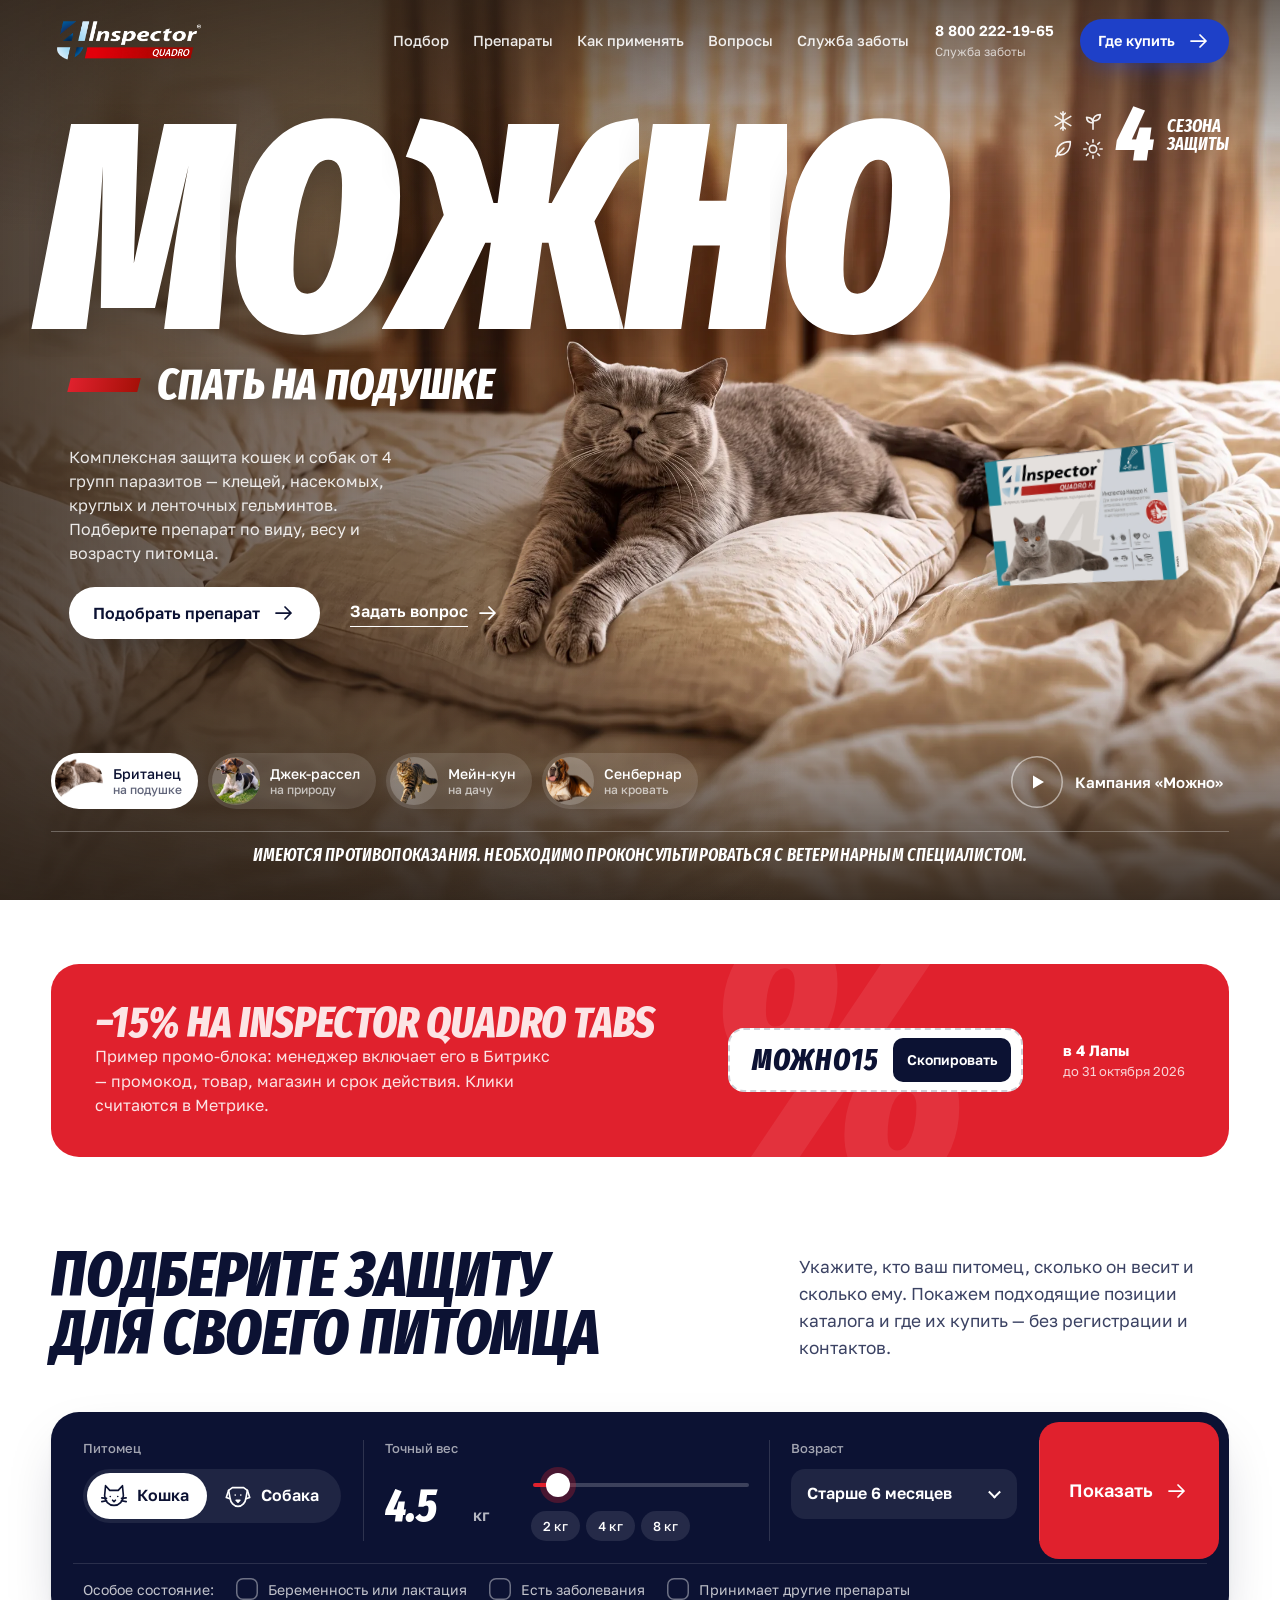
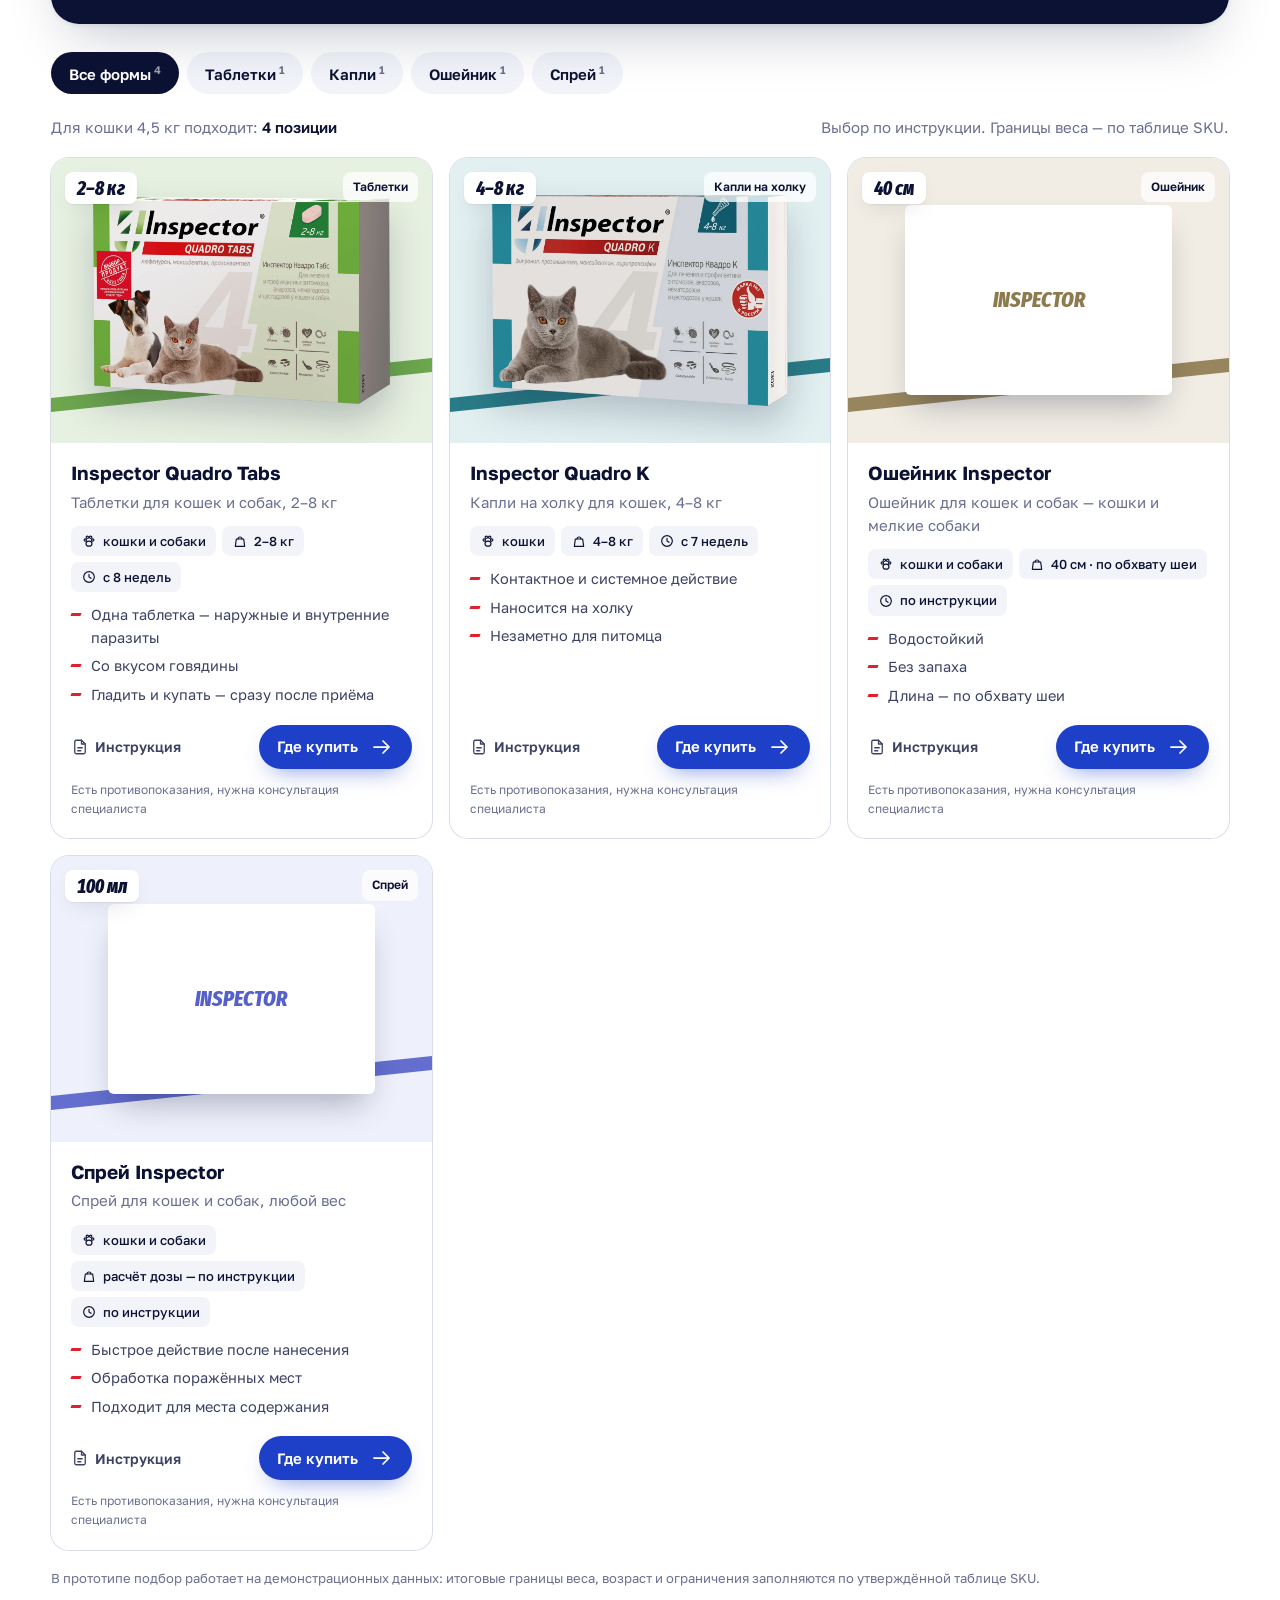
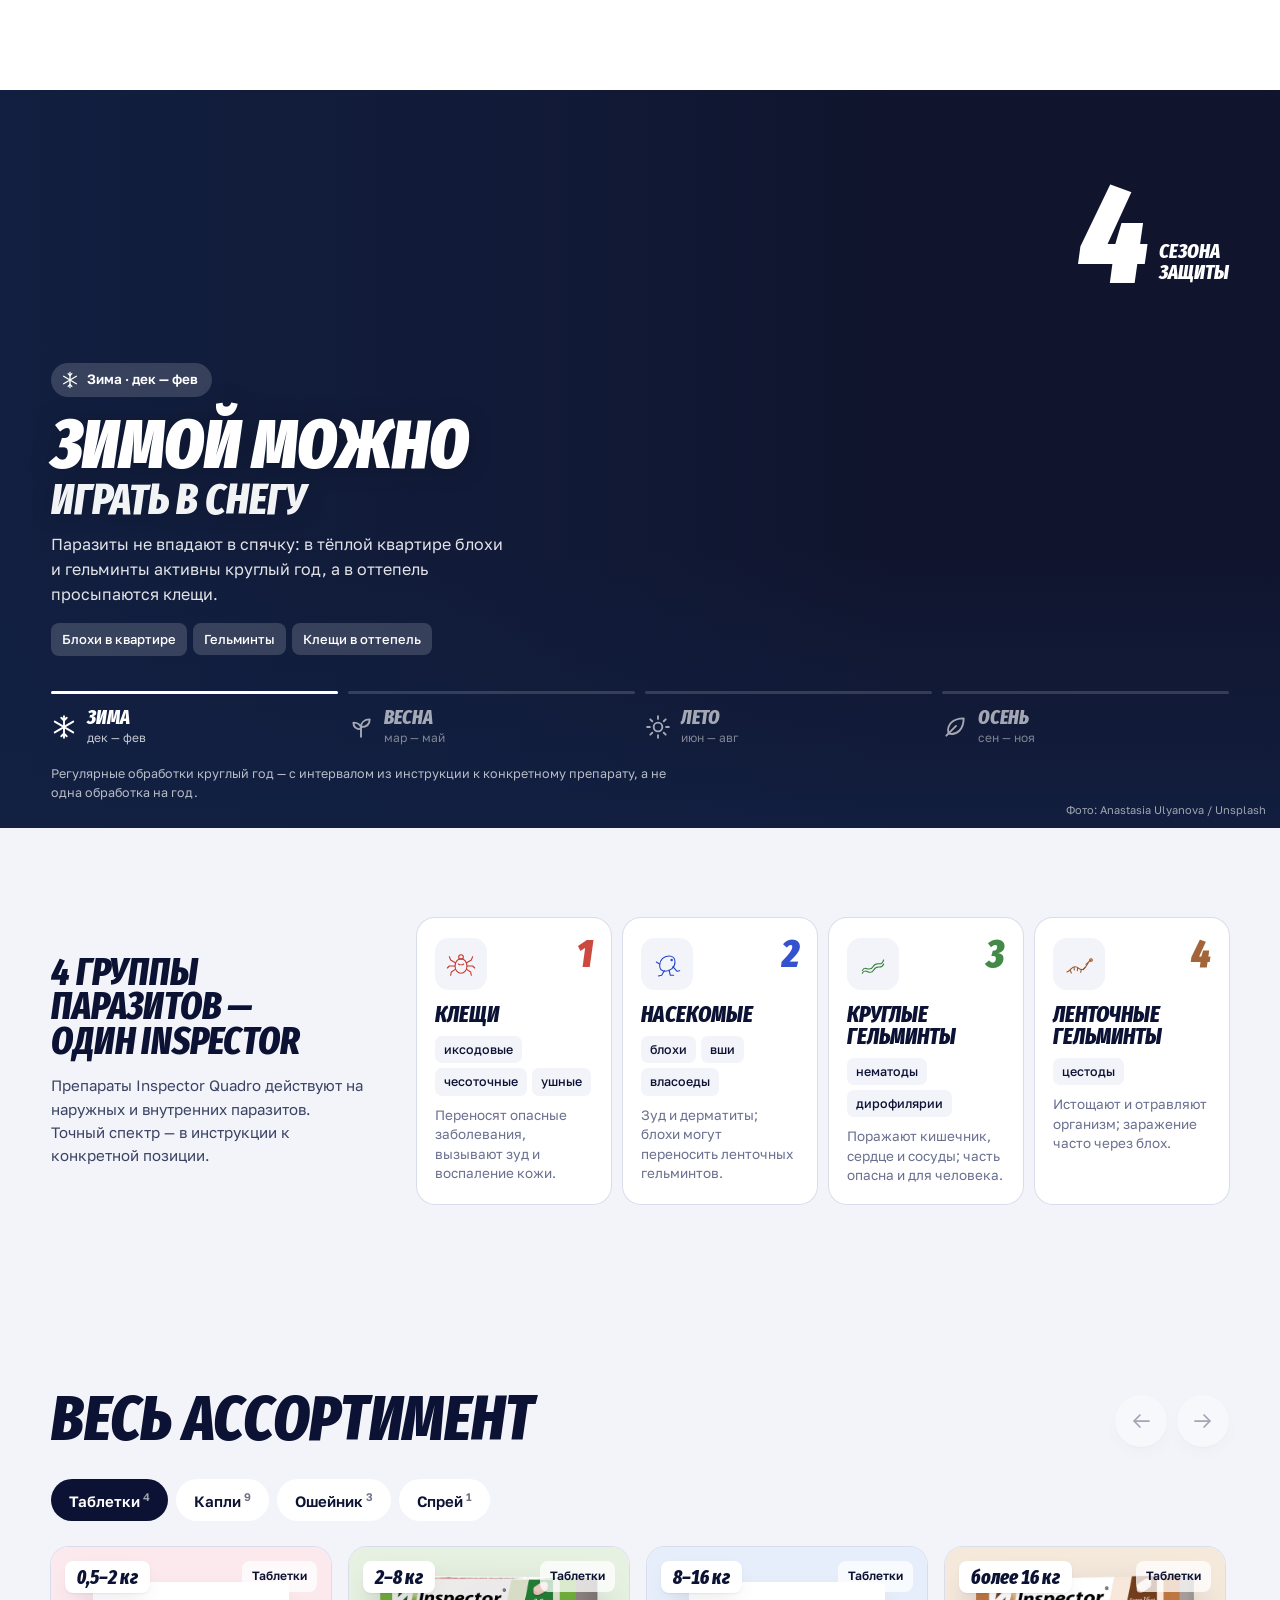
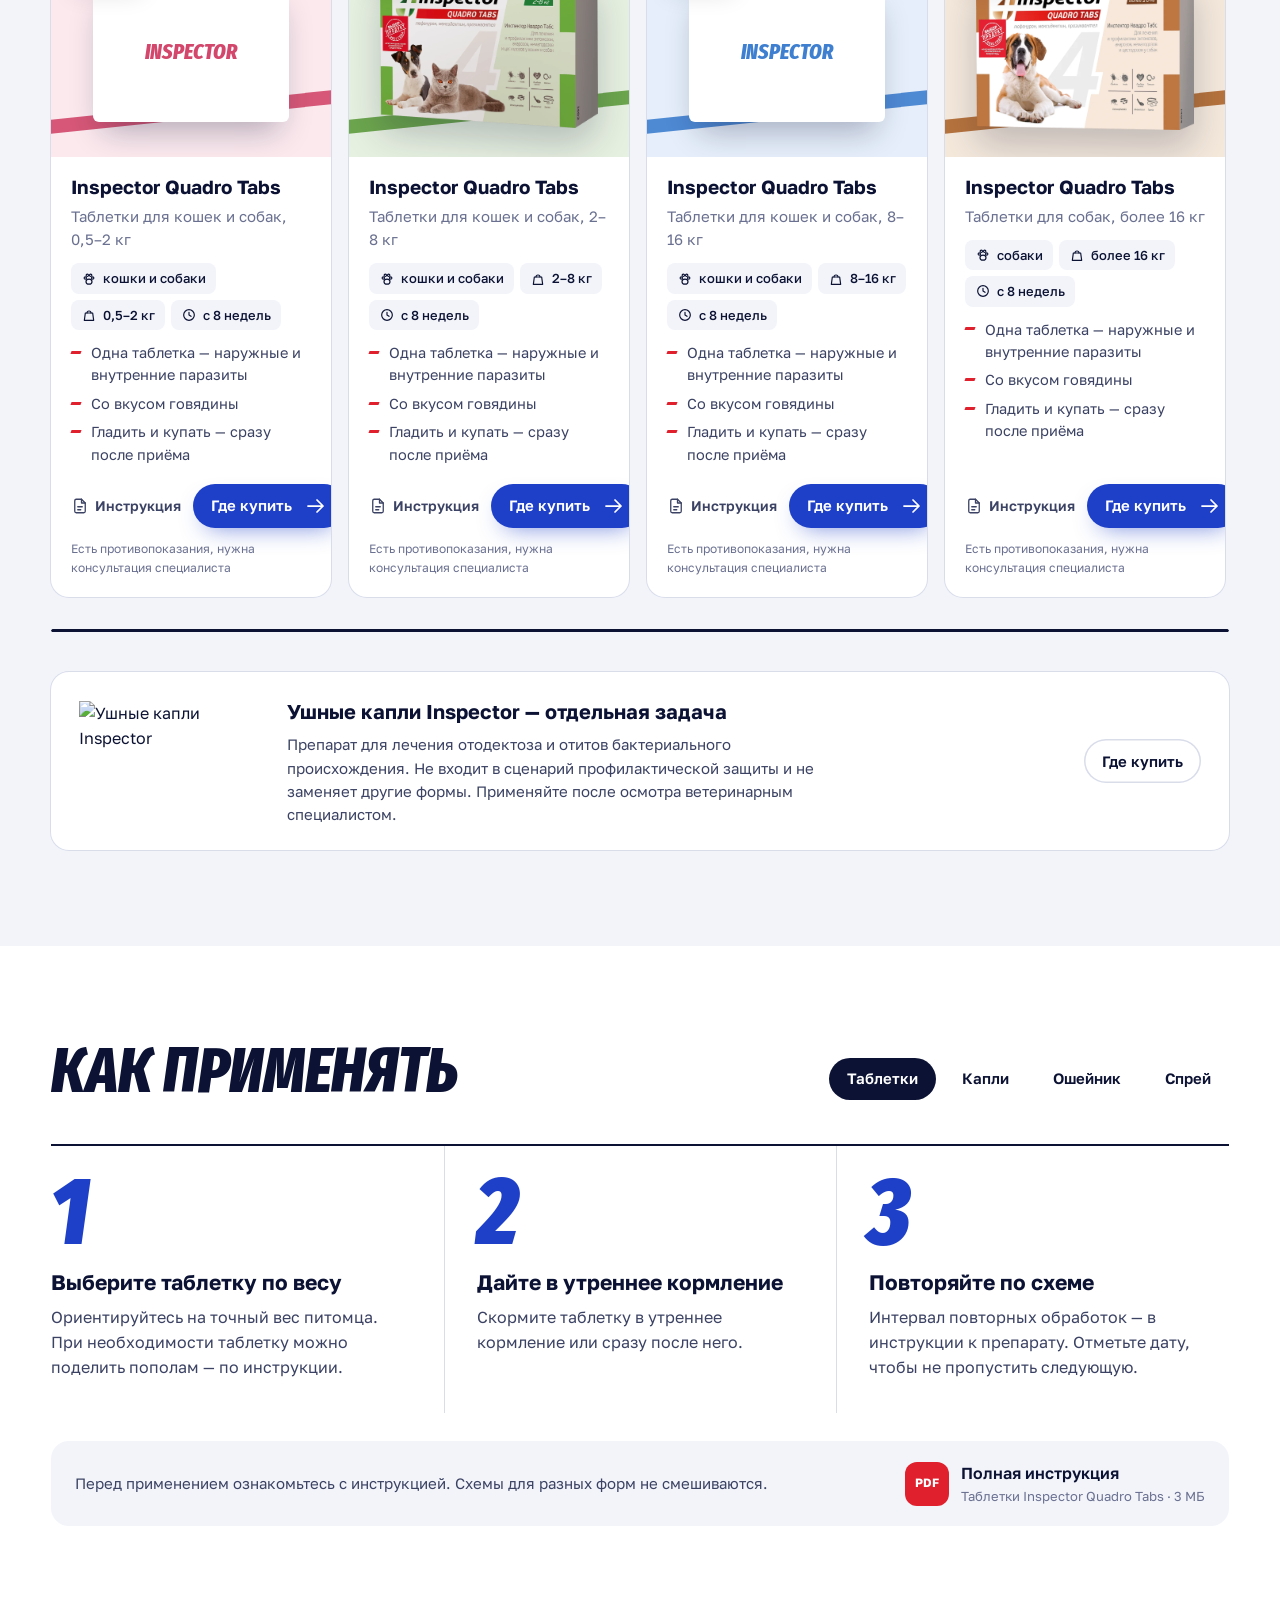
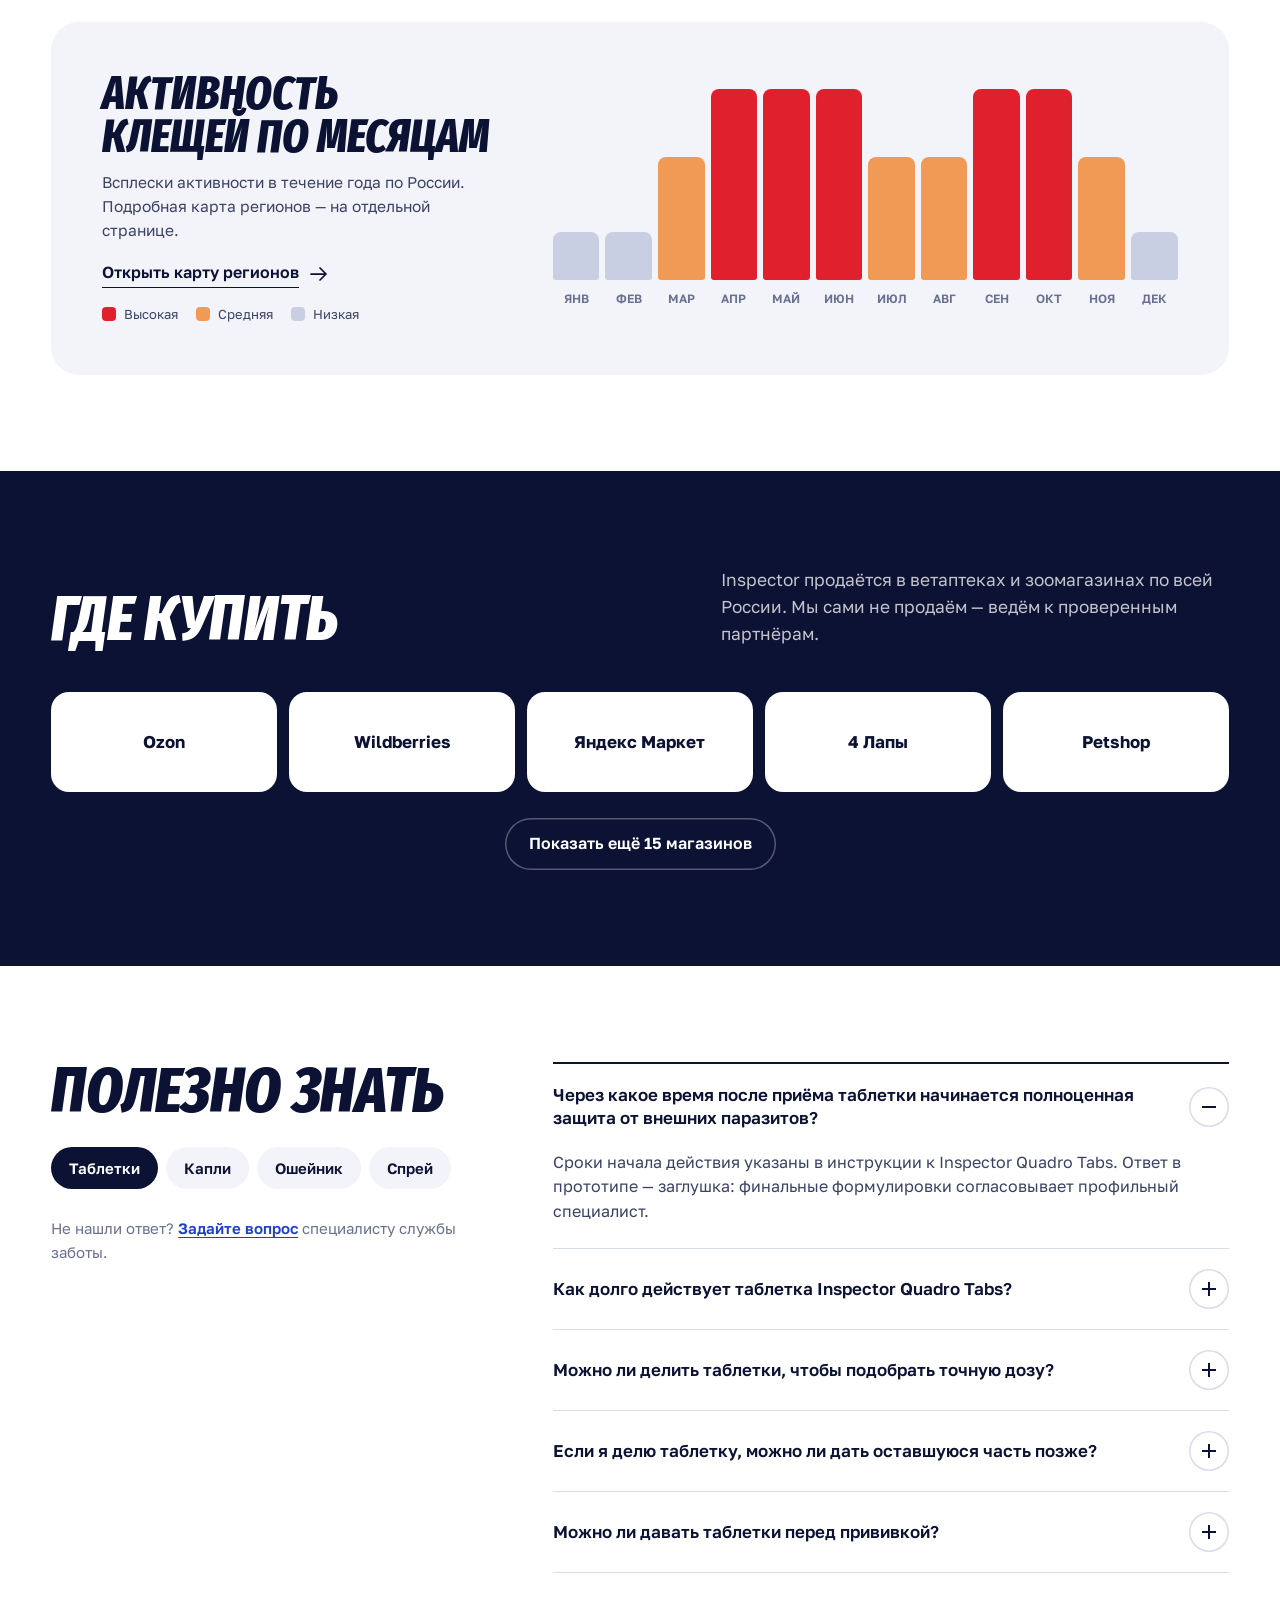
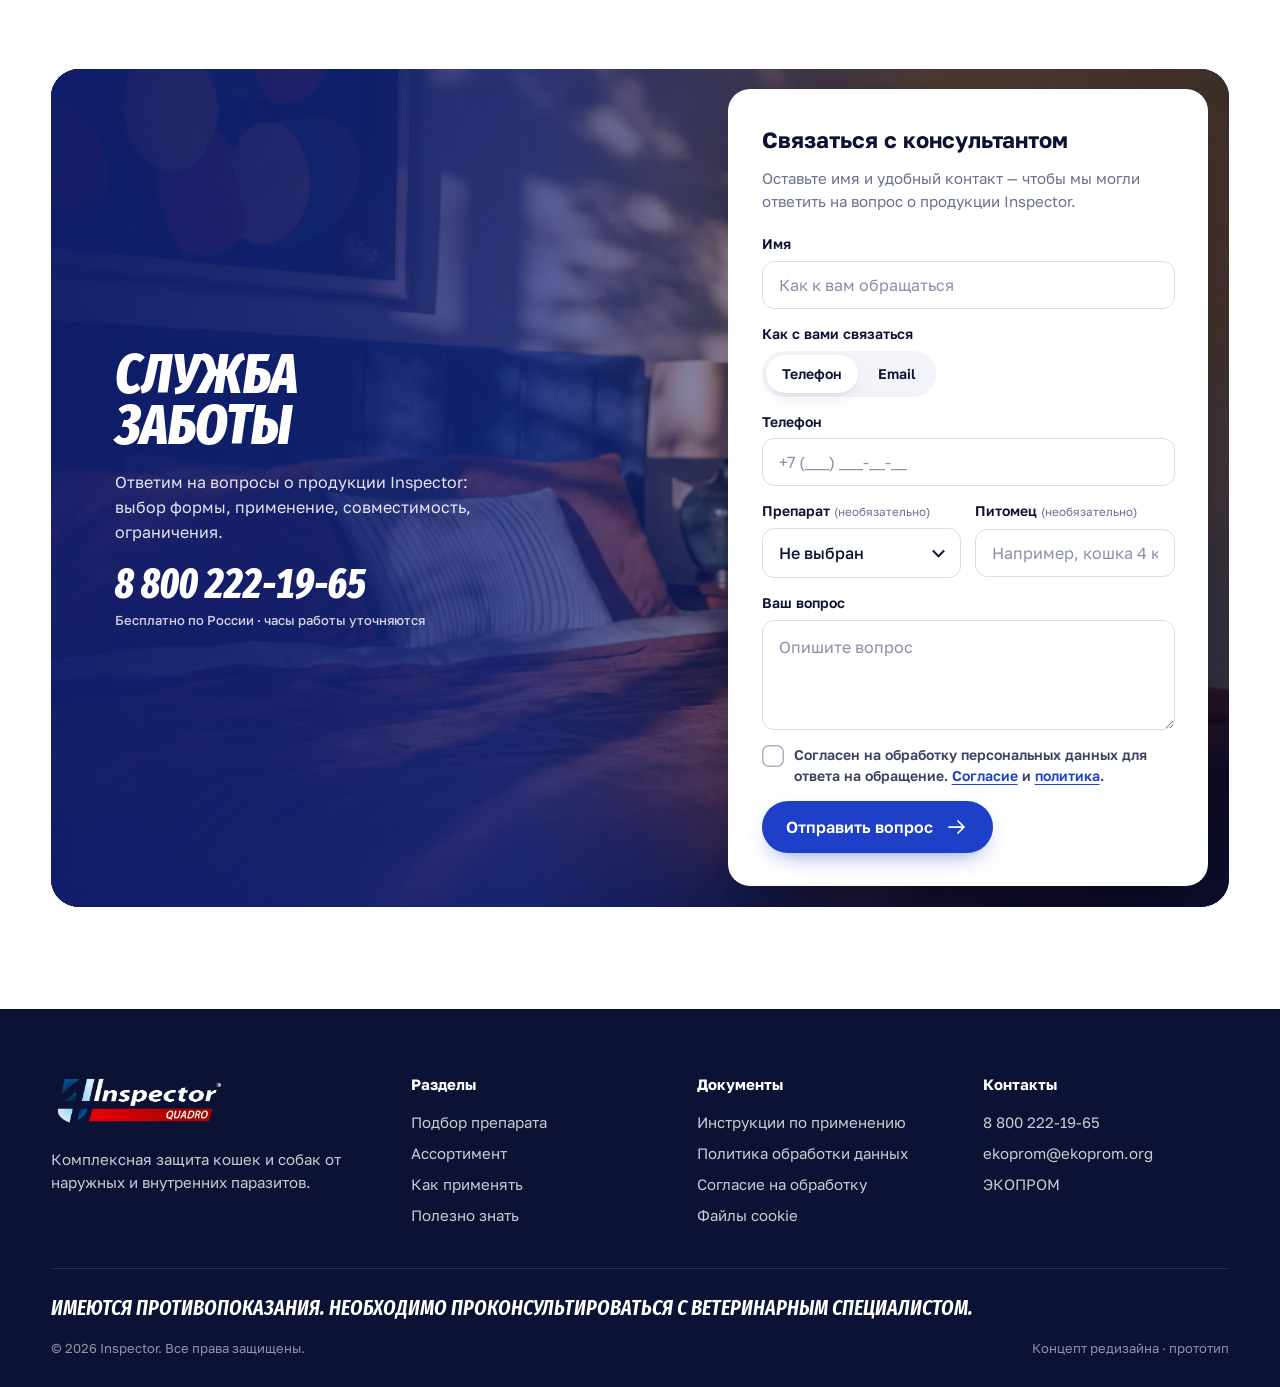
==== index.html @ cb10ea09 "first commit" ====
<!doctype html>
<html lang="ru">
<head>
<meta charset="utf-8">
<meta name="viewport" content="width=device-width, initial-scale=1, viewport-fit=cover">
<title>Inspector Quadro — С Inspector МОЖНО! Защита кошек и собак от паразитов</title>
<meta name="description" content="Подберите препарат Inspector по виду, весу и возрасту питомца и купите у проверенных продавцов. Комплексная защита от 4 групп паразитов.">
<meta name="theme-color" content="#2d2219">
<link rel="preconnect" href="https://fonts.googleapis.com">
<link rel="preconnect" href="https://fonts.gstatic.com" crossorigin>
<link href="https://fonts.googleapis.com/css2?family=Fira+Sans+Extra+Condensed:ital,wght@0,600;0,800;1,600;1,700;1,800;1,900&family=Golos+Text:wght@400;500;600;700&display=swap" rel="stylesheet">
<link rel="preload" as="image" href="img/bg-british.webp">
<link rel="preload" as="image" href="img/layer-british.webp">
<link rel="stylesheet" href="css/style.css">
<script>document.documentElement.classList.add('js')</script>
</head>
<body>

<!-- Icon sprite -->
<svg width="0" height="0" style="position:absolute" aria-hidden="true">
  <defs>
    <symbol id="i-arrow" viewBox="0 0 24 24"><path d="M4 12h15M13 6l6 6-6 6"/></symbol>
    <symbol id="i-arrow-l" viewBox="0 0 24 24"><path d="M20 12H5M11 6l-6 6 6 6"/></symbol>
    <symbol id="i-ext" viewBox="0 0 24 24"><path d="M14 4h6v6M20 4l-9 9M18 14v5a1 1 0 0 1-1 1H5a1 1 0 0 1-1-1V7a1 1 0 0 1 1-1h5"/></symbol>
    <symbol id="i-close" viewBox="0 0 24 24"><path d="M6 6l12 12M18 6L6 18"/></symbol>
    <symbol id="i-play" viewBox="0 0 24 24"><path d="M8 5.5v13l11-6.5z" fill="currentColor" stroke="none"/></symbol>
    <symbol id="i-doc" viewBox="0 0 24 24"><path d="M14 3H7a2 2 0 0 0-2 2v14a2 2 0 0 0 2 2h10a2 2 0 0 0 2-2V8z"/><path d="M14 3v5h5M9 13h6M9 17h4"/></symbol>
    <symbol id="i-phone" viewBox="0 0 24 24"><path d="M5 4h4l2 5-2.5 1.5a11 11 0 0 0 5 5L15 13l5 2v4a2 2 0 0 1-2 2A16 16 0 0 1 3 6a2 2 0 0 1 2-2"/></symbol>
    <symbol id="i-chat" viewBox="0 0 24 24"><path d="M20 12a8 8 0 0 1-11.6 7.1L4 20l1-4.2A8 8 0 1 1 20 12z"/><path d="M9 11h.01M12 11h.01M15 11h.01"/></symbol>
    <symbol id="i-check" viewBox="0 0 24 24"><path d="M5 12.5l4.5 4.5L19 7.5"/></symbol>
    <symbol id="i-copy" viewBox="0 0 24 24"><rect x="8" y="8" width="12" height="12" rx="2"/><path d="M16 8V6a2 2 0 0 0-2-2H6a2 2 0 0 0-2 2v8a2 2 0 0 0 2 2h2"/></symbol>
    <symbol id="i-menu" viewBox="0 0 24 24"><path d="M4 8h16M4 16h16"/></symbol>
    <symbol id="i-scale" viewBox="0 0 24 24"><path d="M5 20h14l-1.5-11h-11z"/><path d="M9 9a3 3 0 0 1 6 0"/></symbol>
    <symbol id="i-age" viewBox="0 0 24 24"><circle cx="12" cy="12" r="8"/><path d="M12 8v4l3 2"/></symbol>
    <symbol id="i-paw" viewBox="0 0 24 24"><ellipse cx="12" cy="16" rx="4.5" ry="3.8"/><circle cx="6.5" cy="10.5" r="1.8"/><circle cx="17.5" cy="10.5" r="1.8"/><circle cx="9.5" cy="6.5" r="1.8"/><circle cx="14.5" cy="6.5" r="1.8"/></symbol>

    <!-- species -->
    <symbol id="i-cat" viewBox="0 0 32 32"><path d="M7 5l4.5 5h9L25 5l1 10.5c0 6-4.5 10.5-10 10.5S6 21.5 6 15.5z"/><path d="M12 16.5h.01M20 16.5h.01"/><path d="M14.5 20.5L16 22l1.5-1.5M3 18l5 .5M3 22l5-1M29 18l-5 .5M29 22l-5-1"/></symbol>
    <symbol id="i-dog" viewBox="0 0 32 32"><path d="M10 7h12l4 3-1.5 8c-.5 5-4 9-8.5 9s-8-4-8.5-9L6 10z"/><path d="M6 10l-2.5 7.5L7.5 19M26 10l2.5 7.5-4 1.5"/><path d="M13 15h.01M19 15h.01"/><path d="M14 20.5h4l-2 2z"/></symbol>

    <!-- seasons -->
    <symbol id="i-winter" viewBox="0 0 24 24"><path d="M12 2v20M3.5 7l17 10M20.5 7l-17 10"/><path d="M9.5 3.5L12 6l2.5-2.5M9.5 20.5L12 18l2.5 2.5"/></symbol>
    <symbol id="i-spring" viewBox="0 0 24 24"><path d="M12 21v-9"/><path d="M12 12c0-4 3-7 8-7 0 4.5-3 7-8 7zM12 14c0-3.5-2.5-6-7-6 0 4 2.5 6 7 6z"/></symbol>
    <symbol id="i-summer" viewBox="0 0 24 24"><circle cx="12" cy="12" r="4"/><path d="M12 2v2.5M12 19.5V22M2 12h2.5M19.5 12H22M4.9 4.9l1.8 1.8M17.3 17.3l1.8 1.8M4.9 19.1l1.8-1.8M17.3 6.7l1.8-1.8"/></symbol>
    <symbol id="i-autumn" viewBox="0 0 24 24"><path d="M6 18C4 10 10 4 20 4c0 10-6 16-14 14z"/><path d="M4 20l9-9"/></symbol>

    <!-- parasites -->
    <symbol id="i-tick" viewBox="0 0 48 48"><ellipse cx="24" cy="27" rx="9" ry="11"/><circle cx="24" cy="13.5" r="3.5"/><path d="M15.5 22l-7-4-2 -5M15 27H6.5l-3 3M15.5 32l-6 4-1 5M32.5 22l7-4 2-5M33 27h8.5l3 3M32.5 32l6 4 1 5"/><path d="M20 24c2 1.5 6 1.5 8 0"/></symbol>
    <symbol id="i-flea" viewBox="0 0 48 48"><path d="M13 26c0-8 6-14 14-14 6 0 9 4 9 9 0 8-7 14-15 14-5 0-8-3-8-9z"/><path d="M13 24l-5-3M20 34l-4 7 -5 1M27 33l2 8h5M33 28l6 7 4-1"/><circle cx="31" cy="18" r="1"/></symbol>
    <symbol id="i-round" viewBox="0 0 48 48"><path d="M8 34c4-10 10 4 16-6s12 2 16-10"/><path d="M8 38c5-10 11 5 17-5s11 1 15-9"/></symbol>
    <symbol id="i-tape" viewBox="0 0 48 48"><path d="M6 36c6-2 6-8 12-8s6 6 12 4 6-12 12-14"/><path d="M11 33.5l1.5 4M16.5 28.5l.5 4.5M22 29.5l-.5 4.5M27.5 32.5l-1 4M33 29l-2.5 3.5M37.5 22l-3 2.5"/><circle cx="42" cy="18" r="2"/></symbol>
    <symbol id="i-heart" viewBox="0 0 48 48"><path d="M24 40S7 30 7 18a8.5 8.5 0 0 1 17-2 8.5 8.5 0 0 1 17 2c0 12-17 22-17 22z"/><path d="M14 22c3 0 3 4 6 4s3-6 6-6 3 4 6 4"/></symbol>
    <symbol id="i-louse" viewBox="0 0 48 48"><path d="M24 12c5 0 8 5 8 12s-3 14-8 14-8-7-8-14 3-12 8-12z"/><circle cx="24" cy="10" r="3"/><path d="M16 20l-7-3M16 26H8M17 32l-6 4M32 20l7-3M32 26h8M31 32l6 4M18 26h12M19 31h10"/></symbol>
    <symbol id="i-mite" viewBox="0 0 48 48"><circle cx="24" cy="25" r="10"/><path d="M24 15v-4M14 22l-7-2M14 28l-7 3M34 22l7-2M34 28l7 3M17 33l-4 6M31 33l4 6"/><path d="M20 23h.01M28 23h.01"/></symbol>
    <symbol id="i-ear" viewBox="0 0 48 48"><path d="M16 20a10 10 0 0 1 20 0c0 6-5 8-6 12s-2 8-7 8-6-4-6-4"/><path d="M22 20a4 4 0 0 1 8 0c0 3-3 3-3 6"/></symbol>
  </defs>
</svg>

<!-- ───────── Header ───────── -->
<header class="hdr" id="hdr">
  <div class="wrap hdr__in">
    <a class="hdr__logo" href="#top" aria-label="Inspector Quadro — на главную">
      <img class="logo-w" src="img/logo-white.png" alt="Inspector Quadro" width="556" height="185">
      <img class="logo-d" src="img/logo-dark.png" alt="" width="556" height="185" aria-hidden="true">
    </a>
    <nav class="hdr__nav" aria-label="Разделы">
      <a href="#pick">Подбор</a>
      <a href="#catalog">Препараты</a>
      <a href="#how">Как применять</a>
      <a href="#faq">Вопросы</a>
      <a href="#care">Служба заботы</a>
    </nav>
    <a class="hdr__phone" href="tel:88002221965">8 800 222-19-65<small>Служба заботы</small></a>
    <a class="btn" href="#pick">Где купить <svg class="icon arr"><use href="#i-arrow"/></svg></a>
    <button class="hdr__burger" id="burger" aria-label="Меню" aria-expanded="false"><svg class="icon"><use href="#i-menu"/></svg></button>
  </div>
</header>

<main id="top">

<!-- ───────── Hero / poster ───────── -->
<section class="hero is-intro" id="hero" aria-label="С Inspector МОЖНО">
  <div class="hero__media" aria-hidden="true">
    <div class="hero__bgs" id="heroBgs"></div>
    <div class="hero__shade"></div>
  </div>
  <div class="hero__layers" id="heroLayers" aria-hidden="true"></div>

  <div class="wrap hero__in">
    <div class="hero__stage">
      <div class="hero__seasons" aria-label="4 сезона защиты">
        <div class="hero__seasons-icons" aria-hidden="true">
          <svg class="icon"><use href="#i-winter"/></svg>
          <svg class="icon"><use href="#i-spring"/></svg>
          <svg class="icon"><use href="#i-autumn"/></svg>
          <svg class="icon"><use href="#i-summer"/></svg>
        </div>
        <span class="hero__seasons-num">4</span>
        <span class="hero__seasons-lbl">сезона<br>защиты</span>
      </div>

      <h1 class="hero__word" aria-label="Можно">
        <span class="ch" style="--i:0"><span>М</span></span><span class="ch" style="--i:1"><span>О</span></span><span class="ch" style="--i:2"><span>Ж</span></span><span class="ch" style="--i:3"><span>Н</span></span><span class="ch" style="--i:4"><span>О</span></span>
      </h1>
      <div class="hero__spacer" aria-hidden="true"></div>

      <p class="hero__slogan"><span class="slash" aria-hidden="true"></span><span class="hero__slogan-text is-in" id="heroSlogan">спать на подушке</span></p>

      <div class="hero__copy">
        <p class="hero__sub">Комплексная защита кошек и собак от 4 групп паразитов — клещей, насекомых, круглых и ленточных гельминтов. Подберите препарат по виду, весу и возрасту питомца.</p>
        <a class="btn btn--white" href="#pick">Подобрать препарат <svg class="icon arr"><use href="#i-arrow"/></svg></a>
        <a class="link-arrow hero__ask" href="#care"><span>Задать вопрос</span> <svg class="icon arr"><use href="#i-arrow"/></svg></a>
      </div>

      <div class="hero__pack is-in" id="heroPack">
        <img src="img/product-british-cat.webp" alt="Упаковка Inspector Quadro K для кошек 4–8 кг" width="1100" height="784">
      </div>
    </div>

    <div>
      <div class="hero__foot">
        <div class="scenes" role="group" aria-label="Сюжеты кампании">
          <button class="scene-btn" aria-pressed="true" data-scene="0"><img src="img/cat-british.webp" alt=""><span class="scene-btn__t">Британец<small>на подушке</small></span></button>
          <button class="scene-btn" aria-pressed="false" data-scene="1"><img src="img/dog-jack-russell.webp" alt=""><span class="scene-btn__t">Джек-рассел<small>на природу</small></span></button>
          <button class="scene-btn" aria-pressed="false" data-scene="2"><img src="img/cat-maine-coon.webp" alt=""><span class="scene-btn__t">Мейн-кун<small>на дачу</small></span></button>
          <button class="scene-btn" aria-pressed="false" data-scene="3"><img src="img/dog-saint-bernard.webp" alt=""><span class="scene-btn__t">Сенбернар<small>на кровать</small></span></button>
        </div>
        <button class="hero__watch" data-open="gallery"><i><svg class="icon"><use href="#i-play"/></svg></i> Кампания «Можно»</button>
      </div>
      <p class="disclaimer">Имеются противопоказания. Необходимо проконсультироваться с ветеринарным специалистом.</p>
    </div>
  </div>
</section>

<!-- ───────── Promo slot ───────── -->
<section class="promo" aria-label="Акция">
  <div class="wrap">
    <div class="promo__in rv">
      <div>
        <p class="promo__t">−15% на Inspector Quadro Tabs</p>
        <p>Пример промо-блока: менеджер включает его в Битрикс — промокод, товар, магазин и срок действия. Клики считаются в Метрике.</p>
      </div>
      <div class="promo__code"><span id="promoCode">МОЖНО15</span><button type="button" id="copyCode">Скопировать</button></div>
      <div class="promo__meta"><b>в 4 Лапы</b>до 31 октября 2026</div>
    </div>
  </div>
</section>

<!-- ───────── Selector ───────── -->
<section class="pick" id="pick" aria-labelledby="pickTitle">
  <div class="wrap">
    <div class="pick__head rv">
      <h2 class="h2" id="pickTitle">Подберите защиту<br>для своего питомца</h2>
      <p class="lead">Укажите, кто ваш питомец, сколько он весит и сколько ему. Покажем подходящие позиции каталога и где их купить — без регистрации и контактов.</p>
    </div>

    <form class="pult rv" id="pult" onsubmit="return false" aria-label="Параметры питомца">
      <div class="pult__cell">
        <span class="pult__lbl" id="lblKind">Питомец</span>
        <div class="seg" role="group" aria-labelledby="lblKind">
          <button type="button" aria-pressed="true" data-kind="cat"><svg class="icon"><use href="#i-cat"/></svg>Кошка</button>
          <button type="button" aria-pressed="false" data-kind="dog"><svg class="icon"><use href="#i-dog"/></svg>Собака</button>
        </div>
      </div>
      <div class="pult__cell">
        <label class="pult__lbl" for="wIn">Точный вес</label>
        <div class="weight">
          <div class="weight__val"><input id="wIn" type="number" inputmode="decimal" min="0.5" max="80" step="0.1" value="4.5"><span>кг</span></div>
          <div class="weight__range">
            <input class="range" id="wRange" type="range" min="0.5" max="60" step="0.1" value="4.5" aria-label="Вес, ползунок">
            <div class="chips" id="wChips"></div>
          </div>
        </div>
      </div>
      <div class="pult__cell">
        <label class="pult__lbl" for="age">Возраст</label>
        <div class="sel">
          <select id="age">
            <option value="baby">Младше 8 недель</option>
            <option value="young">8 недель — 6 месяцев</option>
            <option value="adult" selected>Старше 6 месяцев</option>
            <option value="senior">Пожилой, старше 8 лет</option>
          </select>
        </div>
      </div>
      <div class="pult__cell pult__go">
        <button class="btn" type="button" id="goPick">Показать <svg class="icon arr"><use href="#i-arrow"/></svg></button>
      </div>
      <div class="pult__more" role="group" aria-label="Особое состояние">
        <span>Особое состояние:</span>
        <label class="chk"><input type="checkbox" data-special><i></i>Беременность или лактация</label>
        <label class="chk"><input type="checkbox" data-special><i></i>Есть заболевания</label>
        <label class="chk"><input type="checkbox" data-special><i></i>Принимает другие препараты</label>
      </div>
    </form>

    <div class="forms-filter" id="formFilter" role="group" aria-label="Форма препарата"></div>

    <div class="results__meta" aria-live="polite">
      <span id="resMeta">Подходит: <b>3 позиции</b></span>
      <span>Выбор по инструкции. Границы веса — по таблице SKU.</span>
    </div>
    <div class="results" id="results" style="margin-top:18px"></div>
    <p class="demo-note">В прототипе подбор работает на демонстрационных данных: итоговые границы веса, возраст и ограничения заполняются по утверждённой таблице SKU.</p>
  </div>
</section>



<!-- ───────── 4 seasons ───────── -->
<section class="ss" id="seasons" aria-roledescription="carousel" aria-label="4 сезона защиты">
  <div class="ss__slides" id="ssSlides"></div>
  <div class="ss__ui wrap">
    <div class="ss__four" aria-hidden="true"><span>4</span><small>сезона<br>защиты</small></div>
    <div class="ss__text" id="ssText" aria-live="polite"></div>
    <div class="ss__nav" role="tablist" aria-label="Сезоны" id="ssNav"></div>
    <p class="ss__note">Регулярные обработки круглый год — с интервалом из инструкции к конкретному препарату, а не одна обработка на год.</p>
  </div>
</section>

<!-- ───────── Parasites ───────── -->
<section class="pests" id="pests" aria-labelledby="pestsTitle">
  <div class="wrap pests__in">
    <div class="pests__head rv">
      <h2 class="h2" id="pestsTitle">4 группы<br>паразитов —<br>один Inspector</h2>
      <p>Препараты Inspector Quadro действуют на наружных и внутренних паразитов. Точный спектр — в инструкции к конкретной позиции.</p>
    </div>
    <ol class="pests__grid" id="pestsList"></ol>
  </div>
</section>

<!-- ───────── Catalog ───────── -->
<section class="cat" id="catalog" aria-labelledby="catTitle">
  <div class="wrap">
    <div class="cat__head rv">
      <h2 class="h2" id="catTitle">Весь ассортимент</h2>
      <div class="slider__nav">
        <button class="slider__btn" id="catPrev" aria-label="Назад"><svg class="icon"><use href="#i-arrow-l"/></svg></button>
        <button class="slider__btn" id="catNext" aria-label="Вперёд"><svg class="icon"><use href="#i-arrow"/></svg></button>
      </div>
    </div>
    <div class="cat__tabs rv" id="catTabs" role="group" aria-label="Формы препарата" style="margin-bottom:26px"></div>
    <div class="slider rv">
      <div class="slider__track" id="catTrack"></div>
      <div class="slider__bar"><i id="catBar"></i></div>
    </div>

    <div class="cat__ear rv">
      <img src="https://inspector.ekoprom.org/upload/iblock/29b/oobxnpbcg2m3h6uf3z85scbhyxdgf1vf.png" alt="Ушные капли Inspector" loading="lazy">
      <div>
        <h3>Ушные капли Inspector — отдельная задача</h3>
        <p>Препарат для лечения отодектоза и отитов бактериального происхождения. Не входит в сценарий профилактической защиты и не заменяет другие формы. Применяйте после осмотра ветеринарным специалистом.</p>
      </div>
      <button class="btn btn--ghost btn--sm" data-buy="ear">Где купить</button>
    </div>
  </div>
</section>

<!-- ───────── How to use ───────── -->
<section class="how" id="how" aria-labelledby="howTitle">
  <div class="wrap">
    <div class="how__head rv">
      <h2 class="h2" id="howTitle">Как применять</h2>
      <div class="cat__tabs" id="howTabs" role="group" aria-label="Форма"></div>
    </div>
    <div class="steps" id="steps"></div>
    <div class="how__foot rv">
      <p>Перед применением ознакомьтесь с инструкцией. Схемы для разных форм не смешиваются.</p>
      <a class="how__pdf" href="#" id="howPdf"><i>PDF</i><span>Полная инструкция<small id="howPdfMeta">Таблетки Inspector Quadro Tabs · 3 МБ</small></span></a>
    </div>
  </div>
</section>

<!-- ───────── Tick activity ───────── -->
<section class="ticks" id="ticks" aria-labelledby="ticksTitle">
  <div class="wrap">
    <div class="ticks__in rv">
      <div>
        <h3 id="ticksTitle">Активность клещей по месяцам</h3>
        <p>Всплески активности в течение года по России. Подробная карта регионов — на отдельной странице.</p>
        <a class="link-arrow" href="#"><span>Открыть карту регионов</span> <svg class="icon arr"><use href="#i-arrow"/></svg></a>
        <div class="legend">
          <span style="--c:var(--red)"><i></i>Высокая</span>
          <span style="--c:#f09a55"><i></i>Средняя</span>
          <span style="--c:#c9cfe2"><i></i>Низкая</span>
        </div>
      </div>
      <div class="months" id="months" aria-label="Диаграмма активности клещей"></div>
    </div>
  </div>
</section>

<!-- ───────── Shops ───────── -->
<section class="shops on-dark" id="shops" aria-labelledby="shopsTitle">
  <div class="wrap">
    <div class="shops__head rv">
      <h2 class="h2" id="shopsTitle">Где купить</h2>
      <p class="lead">Inspector продаётся в ветаптеках и зоомагазинах по всей России. Мы сами не продаём — ведём к проверенным партнёрам.</p>
    </div>
    <div class="shops__grid rv" id="shopsMain"></div>
    <div class="shops__more" id="shopsMore"><div><div class="shops__grid" id="shopsRest"></div></div></div>
    <div class="shops__toggle"><button class="btn btn--ghost" id="shopsToggle" aria-expanded="false">Показать ещё магазины</button></div>
  </div>
</section>

<!-- ───────── FAQ ───────── -->
<section class="faq" id="faq" aria-labelledby="faqTitle">
  <div class="wrap faq__grid">
    <div class="faq__side rv">
      <h2 class="h2" id="faqTitle">Полезно знать</h2>
      <div class="cat__tabs" id="faqTabs" role="group" aria-label="Форма"></div>
      <p style="margin-top:28px;color:var(--ink-3);font-size:15px">Не нашли ответ? <a href="#care" style="color:var(--blue);font-weight:600">Задайте вопрос</a> специалисту службы заботы.</p>
    </div>
    <div id="faqList"></div>
  </div>
</section>

<!-- ───────── Care ───────── -->
<section class="care" id="care" aria-labelledby="careTitle">
  <div class="wrap">
    <div class="care__in rv">
      <div class="care__info on-dark">
        <img class="care__bg" src="img/bg-care.webp" alt="" loading="lazy">
        <h2 class="h2" id="careTitle">Служба<br>заботы</h2>
        <p>Ответим на вопросы о продукции Inspector: выбор формы, применение, совместимость, ограничения.</p>
        <a class="care__phone" href="tel:88002221965">8 800 222-19-65<small>Бесплатно по России · часы работы уточняются</small></a>
      </div>
      <form class="care__form" id="careForm" novalidate>
        <h3>Связаться с консультантом</h3>
        <p>Оставьте имя и удобный контакт — чтобы мы могли ответить на вопрос о продукции Inspector.</p>
        <div class="fld" id="fName">
          <label for="cName">Имя</label>
          <input class="inp" id="cName" autocomplete="given-name" placeholder="Как к вам обращаться">
          <span class="fld__err">Введите имя, чтобы консультант знал, как к вам обращаться</span>
        </div>
        <div class="fld">
          <span class="fld__l">Как с вами связаться</span>
          <div class="chan" role="group" aria-label="Канал связи">
            <button type="button" aria-pressed="true" data-chan="tel">Телефон</button>
            <button type="button" aria-pressed="false" data-chan="mail">Email</button>
          </div>
        </div>
        <div class="fld" id="fContact">
          <label for="cContact" id="cContactL">Телефон</label>
          <input class="inp" id="cContact" type="tel" autocomplete="tel" placeholder="+7 (___) ___-__-__">
          <span class="fld__err">Укажите телефон или email — один канал обязателен</span>
        </div>
        <div class="row2">
          <div class="fld">
            <label for="cSku">Препарат <small>(необязательно)</small></label>
            <div class="sel"><select class="inp" id="cSku" style="padding-right:40px"><option>Не выбран</option></select></div>
          </div>
          <div class="fld">
            <label for="cPet">Питомец <small>(необязательно)</small></label>
            <input class="inp" id="cPet" placeholder="Например, кошка 4 кг">
          </div>
        </div>
        <div class="fld">
          <label for="cQ">Ваш вопрос</label>
          <textarea class="inp" id="cQ" placeholder="Опишите вопрос"></textarea>
        </div>
        <div class="fld" id="fAgree">
          <label class="chk"><input type="checkbox" id="cAgree"><i></i><span>Согласен на обработку персональных данных для ответа на обращение. <a href="#">Согласие</a> и <a href="#">политика</a>.</span></label>
          <span class="fld__err">Нужно согласие, чтобы мы могли ответить</span>
        </div>
        <button class="btn" type="submit" id="cSend"><span class="spin"></span>Отправить вопрос <svg class="icon arr"><use href="#i-arrow"/></svg></button>

        <div class="care__done" role="status">
          <div class="care__done-ico"><svg class="icon" viewBox="0 0 24 24"><path d="M5 12.5l4.5 4.5L19 7.5"/></svg></div>
          <h3>Вопрос принят</h3>
          <p>Консультант службы заботы ответит по выбранному каналу. Номер обращения — <b>INS-20417</b>.</p>
          <button type="button" class="link-arrow" id="careAgain" style="justify-self:start;margin-top:6px"><span>Задать ещё вопрос</span></button>
        </div>
      </form>
    </div>
  </div>
</section>

</main>

<!-- ───────── Footer ───────── -->
<footer class="ftr">
  <div class="wrap">
    <div class="ftr__top">
      <div>
        <img class="ftr__logo" src="img/logo-white.png" alt="Inspector Quadro" width="556" height="185" loading="lazy">
        <p style="margin:18px 0 0;max-width:34ch">Комплексная защита кошек и собак от наружных и внутренних паразитов.</p>
      </div>
      <div>
        <h4>Разделы</h4>
        <ul><li><a href="#pick">Подбор препарата</a></li><li><a href="#catalog">Ассортимент</a></li><li><a href="#how">Как применять</a></li><li><a href="#faq">Полезно знать</a></li></ul>
      </div>
      <div>
        <h4>Документы</h4>
        <ul><li><a href="#">Инструкции по применению</a></li><li><a href="#">Политика обработки данных</a></li><li><a href="#">Согласие на обработку</a></li><li><a href="#">Файлы cookie</a></li></ul>
      </div>
      <div>
        <h4>Контакты</h4>
        <ul><li><a href="tel:88002221965">8 800 222-19-65</a></li><li><a href="mailto:ekoprom@ekoprom.org">ekoprom@ekoprom.org</a></li><li>ЭКОПРОМ</li></ul>
      </div>
    </div>
    <p class="ftr__disc">Имеются противопоказания. Необходимо проконсультироваться с ветеринарным специалистом.</p>
    <div class="ftr__bot"><span>© 2026 Inspector. Все права защищены.</span><span>Концепт редизайна · прототип</span></div>
  </div>
</footer>

<!-- Mobile CTA bar -->
<div class="mbar" id="mbar">
  <a class="btn" href="#pick">Подобрать</a>
  <a class="btn btn--ghost" href="#shops">Где купить</a>
</div>

<!-- Buy modal -->
<div class="modal" id="buy" role="dialog" aria-modal="true" aria-labelledby="buyTitle">
  <div class="modal__bg" data-close></div>
  <div class="modal__box">
    <button class="modal__x" data-close aria-label="Закрыть"><svg class="icon"><use href="#i-close"/></svg></button>
    <div class="buy__head">
      <img id="buyImg" src="img/product-duo-tabs.webp" alt="">
      <div>
        <h3 id="buyTitle">Препарат</h3>
        <p id="buySub"></p>
      </div>
    </div>
    <div class="buy__body">
      <div class="buy__grp">
        <h4>Карточка этого препарата <span>дозировка сохранится</span></h4>
        <div class="buy__list" id="buyDirect"></div>
      </div>
      <div class="buy__grp">
        <h4>Маркетплейсы <span>поиск по бренду Inspector</span></h4>
        <div class="buy__list" id="buyMarket"></div>
      </div>
      <div>
        <button class="link-arrow" id="buyMoreBtn" aria-expanded="false"><span>Показать ещё магазины</span></button>
        <div class="buy__more" id="buyMore"><div><div class="buy__list" id="buyRest"></div></div></div>
      </div>
      <p class="buy__note">Цены и наличие смотрите у продавца. Переход не требует регистрации. Перед применением ознакомьтесь с инструкцией.</p>
    </div>
  </div>
</div>

<!-- Campaign gallery -->
<div class="modal gallery" id="gallery" role="dialog" aria-modal="true" aria-label="Кампания «Можно»">
  <div class="modal__bg" data-close></div>
  <div class="modal__box">
    <button class="modal__x" data-close aria-label="Закрыть"><svg class="icon"><use href="#i-close"/></svg></button>
    <div class="gal">
      <div class="gal__track" id="galTrack">
        <div class="gal__slide"><img src="img/banner-british-pillow.webp" alt="Можно спать на подушке" loading="lazy"></div>
        <div class="gal__slide"><img src="img/banner-jack-outdoor.webp" alt="Можно на природу" loading="lazy"></div>
        <div class="gal__slide"><img src="img/banner-maine-outdoor.webp" alt="Можно на дачу" loading="lazy"></div>
        <div class="gal__slide"><img src="img/banner-saint-bed.webp" alt="Можно на кровать" loading="lazy"></div>
      </div>
      <div class="gal__bar">
        <div class="gal__dots" id="galDots"></div>
        <span class="gal__cap" id="galCap">Ключевые визуалы кампании. Ролики 15 с — по клику, без автозвука.</span>
        <div class="slider__nav" style="display:flex">
          <button class="slider__btn" id="galPrev" aria-label="Назад"><svg class="icon"><use href="#i-arrow-l"/></svg></button>
          <button class="slider__btn" id="galNext" aria-label="Вперёд"><svg class="icon"><use href="#i-arrow"/></svg></button>
        </div>
      </div>
    </div>
  </div>
</div>

<div class="toast" id="toast" role="status"></div>

<script src="js/main.js"></script>
</body>
</html>
---- css/style.css ----
/* Inspector Quadro — redesign concept «Плакат МОЖНО» */

:root {
  --ink: #0c1233;
  --ink-2: #3b4263;
  --ink-3: #6a7090;
  --paper: #ffffff;
  --paper-2: #f2f4fa;
  --paper-3: #e6e9f3;
  --line: #d9ddea;

  --blue: #1e40c8;
  --blue-deep: #142c8f;
  --blue-soft: #e7ecfd;
  --red: #e0212d;
  --red-deep: #a51008;

  /* scene / pack fields */
  --teal: #16707c;
  --green: #2f7d33;
  --navy: #22307a;
  --brown: #9a5424;

  --scene: var(--teal);

  --display: "Fira Sans Extra Condensed", "Arial Narrow", sans-serif;
  --text: "Golos Text", system-ui, sans-serif;

  --r-s: 10px;
  --r-m: 18px;
  --r-l: 28px;

  --gutter: clamp(16px, 4vw, 56px);
  --max: 1280px;

  --ease-out: cubic-bezier(.16, 1, .3, 1);
  --ease-io: cubic-bezier(.65, 0, .35, 1);

  --shadow-1: 0 1px 2px rgba(12, 18, 51, .06), 0 8px 24px -8px rgba(12, 18, 51, .14);
  --shadow-2: 0 2px 4px rgba(12, 18, 51, .06), 0 24px 60px -20px rgba(12, 18, 51, .28);
}

*,
*::before,
*::after { box-sizing: border-box; }

html { scroll-behavior: smooth; -webkit-text-size-adjust: 100%; }
@media (prefers-reduced-motion: reduce) { html { scroll-behavior: auto; } }

body {
  margin: 0;
  font-family: var(--text);
  font-size: 16px;
  line-height: 1.55;
  color: var(--ink);
  background: var(--paper);
  -webkit-font-smoothing: antialiased;
  text-rendering: optimizeLegibility;
  overflow-x: clip;
}

img { display: block; max-width: 100%; height: auto; }
button, input, select, textarea { font: inherit; color: inherit; }
button { cursor: pointer; }
a { color: inherit; text-underline-offset: .2em; text-decoration-thickness: 1px; }

::selection { background: var(--red); color: #fff; }
:focus-visible { outline: 3px solid var(--blue); outline-offset: 3px; border-radius: 6px; }
.on-dark :focus-visible, .hero :focus-visible { outline-color: #fff; }

html { scrollbar-color: var(--ink-3) var(--paper-2); }
::-webkit-scrollbar { width: 12px; height: 10px; }
::-webkit-scrollbar-track { background: var(--paper-2); }
::-webkit-scrollbar-thumb { background: #b5bbd0; border-radius: 10px; border: 3px solid var(--paper-2); }

.wrap { width: min(100% - var(--gutter) * 2, var(--max)); margin-inline: auto; }
.sr { position: absolute; width: 1px; height: 1px; overflow: hidden; clip: rect(0 0 0 0); white-space: nowrap; }

.display {
  font-family: var(--display);
  font-weight: 800;
  font-style: italic;
  text-transform: uppercase;
  letter-spacing: -.01em;
  line-height: .9;
}

.h2 {
  font-family: var(--display);
  font-weight: 800;
  font-style: italic;
  text-transform: uppercase;
  font-size: clamp(36px, 5vw, 72px);
  line-height: .9;
  letter-spacing: -.005em;
  margin: 0;
  text-wrap: balance;
}

.lead { font-size: clamp(17px, 1.35vw, 20px); color: var(--ink-2); max-width: 56ch; margin: 0; }

/* Quadro slash: the red bar from the logo */
.slash {
  display: inline-block;
  height: .42em;
  width: 2.4em;
  background: linear-gradient(90deg, var(--red) 0%, var(--red-deep) 100%);
  transform: skewX(-14deg);
  vertical-align: middle;
}

/* ───────── Buttons ───────── */
.btn {
  --bg: var(--blue);
  --fg: #fff;
  display: inline-flex;
  align-items: center;
  gap: 12px;
  height: 52px;
  padding: 0 24px;
  border: 0;
  border-radius: 999px;
  background: var(--bg);
  color: var(--fg);
  font-weight: 600;
  font-size: 16px;
  text-decoration: none;
  white-space: nowrap;
  transition: background .25s var(--ease-out), transform .25s var(--ease-out), box-shadow .25s var(--ease-out);
  box-shadow: 0 10px 24px -12px rgba(30, 64, 200, .7);
}
.btn:hover { background: var(--blue-deep); transform: translateY(-1px); }
.btn:active { transform: translateY(1px) scale(.98); }
.btn .arr { transition: transform .35s var(--ease-out); }
.btn:hover .arr { transform: translateX(4px); }
.btn--white { --bg: #fff; --fg: var(--ink); box-shadow: 0 16px 34px -16px rgba(0, 0, 0, .55); }
.btn--white:hover { --bg: #fff; background: #fff; box-shadow: 0 20px 40px -16px rgba(0, 0, 0, .6); }
.btn--ghost { --bg: transparent; --fg: var(--ink); box-shadow: inset 0 0 0 1.5px var(--line); }
.btn--ghost:hover { background: var(--paper-2); }
.btn--sm { height: 44px; padding: 0 18px; font-size: 15px; }
.btn[disabled] { opacity: .5; pointer-events: none; }

.link-arrow {
  display: inline-flex; align-items: center; gap: 8px;
  font-weight: 600; text-decoration: none;
  background: none; border: 0; padding: 0;
}
.link-arrow span { border-bottom: 1.5px solid currentColor; padding-bottom: 2px; }
.link-arrow:hover .arr { transform: translateX(3px); }
.link-arrow .arr { transition: transform .3s var(--ease-out); }

.icon { width: 24px; height: 24px; flex: none; stroke: currentColor; fill: none; stroke-width: 1.75; stroke-linecap: round; stroke-linejoin: round; }

/* ───────── Header ───────── */
.hdr {
  position: fixed; inset: 0 0 auto 0; z-index: 50;
  padding-block: 16px;
  color: #fff;
  transition: background .35s var(--ease-out), color .35s var(--ease-out), box-shadow .35s, padding .35s var(--ease-out);
}
.hdr__in { display: flex; align-items: center; gap: 26px; }
.hdr__logo { position: relative; display: block; width: 150px; flex: none; }
.hdr__logo img { width: 100%; height: auto; transition: opacity .35s; }
.hdr__logo .logo-d { position: absolute; inset: 0; opacity: 0; }
.hdr__nav { display: flex; gap: 24px; margin-left: auto; font-size: 14.5px; font-weight: 500; }
.hdr__nav a { text-decoration: none; opacity: .9; position: relative; padding-block: 6px; }
.hdr__nav a::after {
  content: ""; position: absolute; left: 0; right: 0; bottom: 0; height: 2px;
  background: var(--red); transform: scaleX(0); transform-origin: left; transition: transform .35s var(--ease-out);
}
.hdr__nav a:hover { opacity: 1; }
.hdr__nav a:hover::after { transform: scaleX(1); }
.hdr__phone { font-weight: 600; font-size: 14.5px; text-decoration: none; white-space: nowrap; font-variant-numeric: tabular-nums; }
.hdr__phone small { display: block; font-weight: 400; font-size: 12px; opacity: .7; }
.hdr .btn { height: 44px; padding: 0 18px; font-size: 14.5px; }
/* over the hero, once scrolled: dark glass bar so the nav never sits on the white letters */
.hdr.is-scrolled {
  background: rgba(12, 14, 30, .62);
  -webkit-backdrop-filter: blur(16px) saturate(1.4); backdrop-filter: blur(16px) saturate(1.4);
  padding-block: 10px;
  box-shadow: 0 1px 0 rgba(255,255,255,.08);
}
.hdr.is-solid {
  background: rgba(255, 255, 255, .97);
  color: var(--ink);
  box-shadow: 0 1px 0 var(--line);
}
.hdr.is-solid .logo-w { opacity: 0; }
.hdr.is-solid .logo-d { opacity: 1; }
.hdr__burger { display: none; width: 44px; height: 44px; border-radius: 50%; border: 0; background: rgba(255,255,255,.16); color: inherit; }
.hdr.is-solid .hdr__burger { background: var(--paper-2); }

/* ───────── Hero: the poster ───────── */
.hero {
  --shade: 45, 34, 25;
  position: relative;
  min-height: max(680px, 100svh);
  color: #fff;
  overflow: hidden;
  isolation: isolate;
  background: rgb(var(--shade));
  transition: background-color .9s var(--ease-io);
}
.hero__media { position: absolute; inset: 0; z-index: 0; }
.hero__bgs, .hero__layers { position: absolute; inset: 0; }
.hero__layers { z-index: 3; pointer-events: none; }
.hero__bgs img, .hero__layers img {
  position: absolute; inset: 0; width: 100%; height: 100%;
  object-fit: cover; object-position: var(--pd);
  opacity: 0;
}
.hero__bgs img.is-on, .hero__layers img.is-on { opacity: 1; }
.hero__bgs img.is-enter, .hero__layers img.is-enter { opacity: 1; z-index: 2; animation: sceneIn 1s var(--ease-io) both; }
@keyframes sceneIn {
  from { clip-path: polygon(0 0, 0 0, -30% 100%, -30% 100%); }
  to { clip-path: polygon(0 0, 130% 0, 100% 100%, -30% 100%); }
}
.hero__bgs img.is-on { animation: kenburns 14s linear both; }
.hero__layers img.is-on { animation: none; }
@keyframes kenburns { from { transform: scale(1.06); } to { transform: scale(1); } }
.hero__shade {
  position: absolute; inset: 0; z-index: 1;
  background:
    linear-gradient(180deg, rgba(var(--shade), .7) 0%, rgba(var(--shade), 0) 26%),
    linear-gradient(90deg, rgba(var(--shade), .82) 0%, rgba(var(--shade), .5) 34%, rgba(var(--shade), 0) 62%),
    linear-gradient(0deg, rgba(var(--shade), .9) 0%, rgba(var(--shade), 0) 30%);
  transition: background .9s;
}

.hero__in {
  position: relative;
  min-height: inherit;
  display: grid;
  grid-template-columns: minmax(0, 1fr);
  grid-template-rows: 1fr auto;
  padding-top: 104px;
}
.hero__stage { position: relative; }
.hero__spacer { display: none; }

.hero__word {
  position: relative;
  z-index: 2;
  margin: 0;
  font-family: var(--display); font-weight: 900; font-style: italic;
  text-transform: uppercase;
  font-size: min(23vw, 330px);
  line-height: .78;
  letter-spacing: -.02em;
  margin-left: -.04em;
  padding-top: .04em;
  white-space: nowrap;
  text-shadow: 0 .03em .12em rgba(0, 0, 0, .18);
}
.hero__word .ch { display: inline-block; clip-path: polygon(-5% -5%, 105% -5%, 105% 105%, -5% 105%); }
.hero__word .ch > span { display: inline-block; }
.hero.is-intro .hero__word .ch > span { animation: chIn 1s var(--ease-out) both; animation-delay: calc(var(--i) * 70ms + 120ms); }
@keyframes chIn { from { transform: translate(-.2em, 110%) skewX(-12deg); } }

.hero__slogan {
  position: relative; z-index: 4;
  display: flex; align-items: center; gap: 18px;
  margin: clamp(10px, 1.4vw, 22px) 0 0 clamp(8px, 1.4vw, 24px);
  font-family: var(--display); font-weight: 800; font-style: italic;
  text-transform: uppercase;
  font-size: clamp(28px, 3.4vw, 54px);
  line-height: 1;
  text-shadow: 0 2px 20px rgba(0,0,0,.25);
  letter-spacing: .005em;
}
.hero__slogan .slash { height: .32em; width: 1.6em; }
.hero__slogan-text.is-in { animation: sloganIn .8s var(--ease-out) .35s both; }
@keyframes sloganIn { from { opacity: 0; transform: translateX(-24px); } }

.hero__copy {
  position: relative; z-index: 4;
  display: flex; flex-wrap: wrap; align-items: center; gap: 22px 30px;
  margin: clamp(22px, 3vw, 44px) 0 0 clamp(8px, 1.4vw, 24px);
  max-width: 620px;
}
.hero__sub { flex-basis: 100%; margin: 0; font-size: clamp(16px, 1.25vw, 19px); line-height: 1.5; max-width: 36ch; color: rgba(255, 255, 255, .88); }
.hero__ask { color: #fff; }

.hero__pack {
  position: absolute; z-index: 4;
  right: clamp(12px, 3vw, 60px);
  bottom: clamp(120px, 16vh, 190px);
  width: clamp(160px, 15vw, 260px);
  transform: rotate(-6deg);
  transform-origin: bottom center;
}
.hero__pack img { width: 100%; filter: drop-shadow(0 26px 30px rgba(0, 0, 0, .35)); }
.hero__pack.is-in img { animation: packIn 1s var(--ease-out) .45s both; }
@keyframes packIn { from { opacity: 0; transform: translate(40px, 20px) rotate(8deg); } }

.hero__seasons {
  position: absolute; z-index: 4; right: 0; top: 0;
  display: flex; align-items: center; gap: 12px;
}
.hero__seasons-icons { display: grid; grid-template-columns: repeat(2, 22px); gap: 6px 8px; opacity: .92; }
.hero__seasons-icons .icon { width: 22px; height: 22px; }
.hero__seasons-num { font-family: var(--display); font-weight: 900; font-style: italic; font-size: 78px; line-height: .8; }
.hero__seasons-lbl { font-family: var(--display); font-weight: 700; font-style: italic; text-transform: uppercase; font-size: 18px; line-height: 1; }

.hero__foot > * { min-width: 0; }
.hero__foot {
  position: relative; z-index: 5;
  display: flex; align-items: flex-end; justify-content: space-between; gap: 24px;
  padding-block: 22px 0;
}
.scenes { display: flex; gap: 10px; }
.scene-btn {
  display: flex; align-items: center; gap: 10px;
  height: 56px; padding: 4px 16px 4px 4px;
  border-radius: 999px; border: 0;
  background: rgba(255, 255, 255, .12);
  color: #fff; font-size: 14px; font-weight: 500;
  transition: background .3s var(--ease-out);
}
.scene-btn img { width: 48px; height: 48px; object-fit: cover; object-position: 50% 30%; border-radius: 50%; background: rgba(255,255,255,.2); }
.scene-btn:hover { background: rgba(255, 255, 255, .22); }
.scene-btn[aria-pressed="true"] { background: #fff; color: var(--ink); }
.scene-btn__t { text-align: left; line-height: 1.15; }
.scene-btn__t small { display: block; opacity: .65; font-size: 12px; }

.hero__watch { display: inline-flex; align-items: center; gap: 12px; color: #fff; background: none; border: 0; font-weight: 600; font-size: 15px; }
.hero__watch i {
  display: grid; place-items: center; width: 52px; height: 52px; border-radius: 50%;
  box-shadow: inset 0 0 0 1.5px rgba(255,255,255,.5);
  transition: background .3s, box-shadow .3s;
}
.hero__watch:hover i { background: #fff; color: var(--ink); box-shadow: none; }

.disclaimer {
  position: relative; z-index: 5;
  margin-top: 22px;
  padding: 14px 0 16px;
  border-top: 1px solid rgba(255, 255, 255, .28);
  font-family: var(--display); font-weight: 600; font-style: italic; text-transform: uppercase;
  font-size: clamp(14px, 1.4vw, 21px);
  letter-spacing: .01em;
  line-height: 1.1;
  color: #fff;
  text-align: center;
}

/* ───────── Selector: the pult ───────── */
.pick { position: relative; padding: clamp(56px, 7vw, 100px) 0 clamp(56px, 7vw, 96px); background: var(--paper); }
.pick__head { display: grid; grid-template-columns: 1.6fr 1fr; gap: 24px 60px; align-items: end; margin-bottom: clamp(32px, 4vw, 56px); }
.pick__head .lead { justify-self: end; }

.pult {
  position: relative;
  display: grid;
  grid-template-columns: auto 1.5fr 1fr auto;
  gap: 0;
  background: var(--ink);
  color: #fff;
  border-radius: var(--r-l);
  padding: 10px;
  box-shadow: var(--shadow-2);
}
.pult__cell { padding: 16px 22px 18px; position: relative; }
.pult__cell + .pult__cell::before { content: ""; position: absolute; left: 0; top: 18px; bottom: 18px; width: 1px; background: rgba(255,255,255,.14); }
.pult__lbl { display: block; font-size: 13px; font-weight: 500; color: rgba(255,255,255,.62); margin-bottom: 10px; }

.seg { display: inline-flex; padding: 4px; border-radius: 999px; background: rgba(255,255,255,.08); gap: 4px; }
.seg button {
  display: inline-flex; align-items: center; gap: 8px;
  height: 46px; padding: 0 18px 0 12px; border: 0; border-radius: 999px;
  background: transparent; color: #fff; font-weight: 600; font-size: 16px;
  transition: background .3s var(--ease-out), color .3s;
}
.seg button .icon { width: 30px; height: 30px; }
.seg button[aria-pressed="true"] { background: #fff; color: var(--ink); }

.weight { display: flex; align-items: center; gap: 14px; }
.weight__val {
  display: flex; align-items: baseline; gap: 6px;
  min-width: 132px;
}
.weight__val input {
  width: 3.4ch; border: 0; background: transparent; color: #fff; padding: 0;
  font-family: var(--display); font-weight: 800; font-style: italic; font-size: 46px; line-height: 1;
  font-variant-numeric: tabular-nums;
  -moz-appearance: textfield;
}
.weight__val input::-webkit-outer-spin-button, .weight__val input::-webkit-inner-spin-button { -webkit-appearance: none; }
.weight__val input:focus { outline: none; }
.weight__val:focus-within { box-shadow: 0 2px 0 var(--red); }
.weight__val span { font-weight: 600; color: rgba(255,255,255,.7); }
.weight__range { flex: 1; min-width: 140px; }
.weight__range input { width: 100%; accent-color: var(--red); }
.range { -webkit-appearance: none; appearance: none; height: 28px; background: transparent; }
.range::-webkit-slider-runnable-track { height: 4px; border-radius: 4px; background: linear-gradient(90deg, var(--red) var(--p, 20%), rgba(255,255,255,.2) var(--p, 20%)); }
.range::-moz-range-track { height: 4px; border-radius: 4px; background: rgba(255,255,255,.2); }
.range::-moz-range-progress { height: 4px; background: var(--red); border-radius: 4px; }
.range::-webkit-slider-thumb { -webkit-appearance: none; width: 24px; height: 24px; margin-top: -10px; border-radius: 50%; background: #fff; border: 0; box-shadow: 0 0 0 6px rgba(224,33,45,.28); transition: box-shadow .2s; }
.range::-moz-range-thumb { width: 24px; height: 24px; border-radius: 50%; background: #fff; border: 0; box-shadow: 0 0 0 6px rgba(224,33,45,.28); }
.range:active::-webkit-slider-thumb { box-shadow: 0 0 0 10px rgba(224,33,45,.3); }
.chips { display: flex; gap: 6px; margin-top: 6px; flex-wrap: wrap; }
.chip {
  height: 30px; padding: 0 12px; border-radius: 999px; border: 0;
  background: rgba(255,255,255,.1); color: #fff; font-size: 13px; font-weight: 500;
  font-variant-numeric: tabular-nums;
  transition: background .2s;
}
.chip:hover { background: rgba(255,255,255,.2); }

.sel {
  position: relative;
}
.sel select {
  -webkit-appearance: none; appearance: none;
  width: 100%; height: 50px; padding: 0 44px 0 16px;
  border-radius: 14px; border: 0;
  background: rgba(255,255,255,.08); color: #fff; font-weight: 600; font-size: 16px;
}
.sel select option { color: var(--ink); }
.sel::after { content: ""; position: absolute; right: 18px; top: 50%; width: 9px; height: 9px; border-right: 2px solid #fff; border-bottom: 2px solid #fff; transform: translateY(-70%) rotate(45deg); pointer-events: none; }

.pult__go { display: flex; align-items: stretch; padding: 0; }
.pult__go .btn { height: auto; min-height: 100%; border-radius: 20px; padding: 0 30px; font-size: 18px; background: var(--red); box-shadow: none; }
.pult__go .btn:hover { background: #c01621; }

.pult__more {
  grid-column: 1 / -1;
  display: flex; flex-wrap: wrap; align-items: center; gap: 10px 22px;
  margin: 4px 12px 8px; padding: 14px 10px 6px;
  border-top: 1px solid rgba(255,255,255,.12);
  font-size: 14px; color: rgba(255,255,255,.75);
}
.chk { display: inline-flex; align-items: center; gap: 10px; cursor: pointer; user-select: none; }
.chk input { position: absolute; opacity: 0; pointer-events: none; }
.chk i {
  width: 22px; height: 22px; border-radius: 7px; flex: none;
  box-shadow: inset 0 0 0 1.5px rgba(255,255,255,.4);
  display: grid; place-items: center; transition: background .2s, box-shadow .2s;
}
.chk i::after { content: ""; width: 10px; height: 6px; border-left: 2px solid #fff; border-bottom: 2px solid #fff; transform: rotate(-45deg) translate(1px, -1px) scale(0); transition: transform .25s var(--ease-out); }
.chk input:checked + i { background: var(--red); box-shadow: none; }
.chk input:checked + i::after { transform: rotate(-45deg) translate(1px, -1px) scale(1); }
.chk input:focus-visible + i { outline: 3px solid #fff; outline-offset: 2px; }

.forms-filter { display: flex; gap: 8px; flex-wrap: wrap; margin: 28px 0 22px; }
.ftab {
  height: 42px; padding: 0 18px; border-radius: 999px; border: 0;
  background: var(--paper-2); color: var(--ink); font-weight: 600; font-size: 15px;
  transition: background .25s, color .25s;
}
.ftab:hover { background: var(--paper-3); }
.ftab[aria-pressed="true"] { background: var(--ink); color: #fff; }
.ftab sup { font-size: 11px; opacity: .6; margin-left: 3px; }

.results { display: grid; grid-template-columns: repeat(auto-fill, minmax(290px, 1fr)); gap: 18px; min-height: 200px; }
.results__meta { display: flex; justify-content: space-between; align-items: center; gap: 16px; flex-wrap: wrap; font-size: 15px; color: var(--ink-3); }
.results__meta b { color: var(--ink); font-weight: 600; }

/* Product card */
.card {
  --field: var(--paper-2);
  --accent: var(--blue);
  position: relative;
  display: flex; flex-direction: column;
  border-radius: var(--r-m);
  background: #fff;
  box-shadow: 0 0 0 1px var(--line);
  overflow: hidden;
  transition: box-shadow .35s var(--ease-out), transform .35s var(--ease-out);
}
.card:hover { box-shadow: 0 0 0 1px transparent, var(--shadow-2); transform: translateY(-4px); }
.card.is-enter { animation: cardIn .6s var(--ease-out) both; animation-delay: calc(var(--i, 0) * 60ms); }
@keyframes cardIn { from { opacity: 0; transform: translateY(18px); } }
.card__pic {
  position: relative;
  aspect-ratio: 4 / 3;
  background: var(--field);
  display: grid; place-items: center;
  overflow: hidden;
  perspective: 900px;
}
.card__pic::after {
  content: ""; position: absolute; left: -10%; right: -10%; bottom: 18%; height: 14px;
  background: var(--accent); opacity: .9;
  transform: skewY(-6deg);
  z-index: 0;
}
.card__pic img {
  position: relative; z-index: 1;
  width: 78%; height: 82%; object-fit: contain;
  filter: drop-shadow(0 18px 18px rgba(12,18,51,.22));
  transition: transform .5s var(--ease-out);
}
.card:hover .card__pic img { transform: rotateY(-8deg) rotateX(3deg) translateY(-4px); }
.card__fallback {
  position: relative; z-index: 1;
  width: 70%; aspect-ratio: 1.4; border-radius: 6px;
  background: #fff; box-shadow: 0 18px 30px -10px rgba(12,18,51,.3);
  display: grid; place-items: center; text-align: center;
  font-family: var(--display); font-weight: 800; font-style: italic; text-transform: uppercase; color: var(--accent); font-size: 22px; line-height: 1;
}
.card__badge {
  position: absolute; z-index: 2; left: 14px; top: 14px;
  display: inline-flex; align-items: center; height: 32px; padding: 0 12px;
  border-radius: 8px; background: #fff; color: var(--ink);
  font-family: var(--display); font-weight: 800; font-style: italic; font-size: 20px; line-height: 1;
  font-variant-numeric: tabular-nums;
  box-shadow: var(--shadow-1);
}
.card__form { position: absolute; z-index: 2; right: 14px; top: 14px; font-size: 12px; font-weight: 600; padding: 6px 10px; border-radius: 8px; background: rgba(255,255,255,.75); }
.card__body { display: flex; flex-direction: column; gap: 12px; padding: 18px 20px 20px; flex: 1; }
.card__name { margin: 0; font-size: 19px; font-weight: 700; line-height: 1.25; }
.card__for { margin: -6px 0 0; font-size: 15px; color: var(--ink-3); }
.card__facts { display: flex; flex-wrap: wrap; gap: 6px; margin: 0; padding: 0; list-style: none; }
.card__facts li { display: inline-flex; align-items: center; gap: 6px; font-size: 13px; font-weight: 500; padding: 5px 10px; border-radius: 8px; background: var(--paper-2); }
.card__facts .icon { width: 16px; height: 16px; }
.card__feat { margin: 0; padding: 0; list-style: none; font-size: 14.5px; color: var(--ink-2); display: grid; gap: 6px; }
.card__feat li { position: relative; padding-left: 20px; }
.card__feat li::before { content: ""; position: absolute; left: 0; top: .62em; width: 10px; height: 3px; background: var(--red); transform: skewX(-20deg); }
.card__acts { display: flex; align-items: center; justify-content: space-between; gap: 12px; margin-top: auto; padding-top: 6px; }
.card__pdf { font-size: 14px; font-weight: 600; text-decoration: none; display: inline-flex; align-items: center; gap: 6px; color: var(--ink-2); }
.card__pdf:hover { color: var(--blue); }
.card__pdf .icon { width: 18px; height: 18px; }
.card__warn { font-size: 12px; color: var(--ink-3); margin: 0; }

.consult {
  grid-column: 1 / -1;
  display: grid; grid-template-columns: auto 1fr auto; gap: 24px; align-items: center;
  padding: 28px 32px; border-radius: var(--r-m);
  background: var(--blue-soft);
}
.consult h3 { margin: 0 0 6px; font-size: 22px; }
.consult p { margin: 0; color: var(--ink-2); max-width: 60ch; }
.consult__ico { width: 64px; height: 64px; border-radius: 50%; background: var(--blue); color: #fff; display: grid; place-items: center; }
.consult__ico .icon { width: 30px; height: 30px; }

.demo-note { margin-top: 18px; font-size: 13px; color: var(--ink-3); }

/* ───────── Promo slot ───────── */
.promo { padding: clamp(40px, 5vw, 64px) 0 0; }
.promo__in {
  position: relative; overflow: hidden;
  display: grid; grid-template-columns: 1.1fr auto auto; gap: 28px 40px; align-items: center;
  padding: clamp(26px, 3vw, 40px) clamp(24px, 3.4vw, 52px);
  border-radius: var(--r-l);
  background: var(--red); color: #fff;
}
.promo__in::before {
  content: "%"; position: absolute; right: 22%; top: 50%; translate: 0 -50%;
  font-family: var(--display); font-weight: 900; font-style: italic; font-size: 360px; line-height: 1; color: rgba(255,255,255,.08);
  pointer-events: none;
}
.promo__t { font-family: var(--display); font-weight: 800; font-style: italic; text-transform: uppercase; font-size: clamp(30px, 3.4vw, 48px); line-height: .95; margin: 0 0 8px; }
.promo p { margin: 0; color: rgba(255,255,255,.88); max-width: 46ch; }
.promo__code {
  position: relative;
  display: flex; align-items: center; gap: 14px;
  height: 64px; padding: 0 10px 0 22px; border-radius: 16px;
  background: #fff; color: var(--ink);
  font-family: var(--display); font-weight: 800; font-style: italic; font-size: 30px; letter-spacing: .04em;
  border: 2px dashed rgba(12,18,51,.2);
}
.promo__code button {
  height: 44px; padding: 0 14px; border-radius: 10px; border: 0; background: var(--ink); color: #fff;
  font-family: var(--text); font-style: normal; font-weight: 600; font-size: 14px; letter-spacing: 0;
}
.promo__meta { font-size: 13px; color: rgba(255,255,255,.8); line-height: 1.5; }
.promo__meta b { display: block; color: #fff; font-size: 15px; }
.promo__tag { position: absolute; left: clamp(24px, 3.4vw, 52px); top: 0; transform: translateY(-50%); }

/* ───────── Four seasons (slider) ───────── */
.ss {
  position: relative; overflow: hidden; isolation: isolate;
  height: clamp(560px, 82vh, 760px);
  color: #fff; background: #10142c;
}
.ss__slides { position: absolute; inset: 0; }
.ss__slide { position: absolute; inset: 0; opacity: 0; }
.ss__slide img { position: absolute; inset: 0; width: 100%; height: 100%; object-fit: cover; object-position: var(--p, 50% 50%); }
.ss__slide::after {
  content: ""; position: absolute; inset: 0;
  background:
    linear-gradient(90deg, rgba(var(--tone), .88) 0%, rgba(var(--tone), .55) 38%, rgba(var(--tone), .05) 70%),
    linear-gradient(0deg, rgba(var(--tone), .85) 0%, rgba(var(--tone), 0) 38%);
}
.ss__slide.is-on { opacity: 1; z-index: 1; }
.ss__slide.is-on img { animation: kenburns 9s linear both; }
.ss__slide.is-enter { opacity: 1; z-index: 2; animation: ssIn 1.1s var(--ease-io) both; }
.ss__slide.is-enter.is-back { animation-name: ssInBack; }
@keyframes ssIn {
  from { clip-path: polygon(100% 0, 130% 0, 130% 100%, 115% 100%); }
  to { clip-path: polygon(-15% 0, 130% 0, 130% 100%, -30% 100%); }
}
@keyframes ssInBack {
  from { clip-path: polygon(-30% 0, -15% 0, 0 100%, -30% 100%); }
  to { clip-path: polygon(-30% 0, 115% 0, 130% 100%, -30% 100%); }
}
.ss__slide.is-enter img { animation: ssZoom 1.4s var(--ease-out) both; }
@keyframes ssZoom { from { transform: scale(1.18) translateX(4%); } to { transform: scale(1.06); } }
.ss__credit { position: absolute; right: 14px; bottom: 10px; z-index: 3; font-size: 11px; color: rgba(255,255,255,.6); }

.ss__ui {
  position: relative; z-index: 5; height: 100%;
  display: grid; grid-template-columns: 1fr auto; grid-template-rows: 1fr auto auto;
  padding-block: clamp(56px, 7vw, 90px) 26px;
}
.ss__four {
  grid-column: 2; grid-row: 1; align-self: start; justify-self: end;
  display: flex; align-items: flex-end; gap: 10px;
  font-family: var(--display); font-weight: 900; font-style: italic; line-height: .8;
}
.ss__four span { font-size: clamp(90px, 11vw, 160px); }
.ss__four small { font-size: clamp(16px, 1.6vw, 22px); font-weight: 800; text-transform: uppercase; line-height: 1; padding-bottom: .5em; }
.ss__text { grid-column: 1 / -1; grid-row: 1; align-self: end; max-width: 620px; padding-bottom: 36px; }
.ss__text .ss__chip { display: inline-flex; align-items: center; gap: 8px; height: 34px; padding: 0 14px 0 10px; border-radius: 999px; background: rgba(255,255,255,.16); -webkit-backdrop-filter: blur(8px); backdrop-filter: blur(8px); font-size: 13.5px; font-weight: 600; margin-bottom: 18px; }
.ss__text .ss__chip .icon { width: 18px; height: 18px; }
.ss__text h3 { margin: 0 0 14px; font-family: var(--display); font-weight: 900; font-style: italic; text-transform: uppercase; font-size: clamp(40px, 5.4vw, 78px); line-height: .88; text-shadow: 0 2px 24px rgba(0,0,0,.25); }
.ss__text h3 em { font-style: italic; color: #fff; display: block; font-weight: 800; font-size: .62em; margin-top: .12em; opacity: .95; }
.ss__text p { margin: 0 0 16px; color: rgba(255,255,255,.88); font-size: 16px; max-width: 46ch; }
.ss__text ul { margin: 0; padding: 0; list-style: none; display: flex; flex-wrap: wrap; gap: 6px; }
.ss__text li { font-size: 13px; font-weight: 500; padding: 6px 11px; border-radius: 8px; background: rgba(255,255,255,.16); -webkit-backdrop-filter: blur(8px); backdrop-filter: blur(8px); }
.ss__text > * { animation: ssTxt .8s var(--ease-out) both; }
.ss__text > :nth-child(2) { animation-delay: .08s; } .ss__text > :nth-child(3) { animation-delay: .16s; } .ss__text > :nth-child(4) { animation-delay: .24s; }
@keyframes ssTxt { from { opacity: 0; transform: translateY(22px); filter: blur(6px); } }

.ss__nav { grid-column: 1 / -1; grid-row: 2; display: grid; grid-template-columns: repeat(4, 1fr); gap: 10px; }
.ss__tab {
  position: relative; text-align: left; border: 0; background: none; color: #fff; padding: 16px 0 0; cursor: pointer;
  display: grid; grid-template-columns: auto 1fr; gap: 2px 10px; align-items: center;
  opacity: .62; transition: opacity .3s;
}
.ss__tab:hover, .ss__tab[aria-selected="true"] { opacity: 1; }
.ss__tab .icon { grid-row: span 2; width: 26px; height: 26px; }
.ss__tab b { font-family: var(--display); font-weight: 800; font-style: italic; text-transform: uppercase; font-size: 20px; line-height: 1; }
.ss__tab small { font-size: 12px; opacity: .75; }
.ss__tab::before, .ss__tab i { content: ""; position: absolute; left: 0; top: 0; height: 3px; border-radius: 3px; }
.ss__tab::before { right: 0; background: rgba(255,255,255,.25); }
.ss__tab i { width: 0; background: #fff; }
.ss__tab[aria-selected="true"] i { animation: ssProg var(--dur, 7s) linear forwards; }
.ss.is-paused .ss__tab[aria-selected="true"] i { animation-play-state: paused; }
@keyframes ssProg { to { width: 100%; } }
.ss__note { grid-column: 1 / -1; grid-row: 3; margin: 16px 0 0; font-size: 12.5px; color: rgba(255,255,255,.7); max-width: 80ch; }

/* ───────── Parasites (compact) ───────── */
.pests { padding: clamp(56px, 7vw, 96px) 0; background: var(--paper-2); }
.pests__in { display: grid; grid-template-columns: minmax(250px, .9fr) 2.3fr; gap: 32px 48px; align-items: center; }
.pests__head .h2 { font-size: clamp(30px, 3vw, 44px); }
.pests__head p { margin: 16px 0 0; color: var(--ink-2); font-size: 15px; max-width: 36ch; }
.pests__grid { list-style: none; margin: 0; padding: 0; display: grid; grid-template-columns: repeat(4, 1fr); gap: 12px; counter-reset: pg; }
.pg {
  position: relative; overflow: hidden;
  display: flex; flex-direction: column; gap: 10px;
  padding: 20px 18px 18px; border-radius: 18px; background: #fff;
  box-shadow: 0 0 0 1px var(--line);
  transition: transform .4s var(--ease-out), box-shadow .4s var(--ease-out), color .4s;
}
.pg::before {
  content: ""; position: absolute; inset: 0; z-index: 0;
  background: var(--c);
  clip-path: polygon(0 100%, 100% 100%, 100% 100%, 0 100%);
  transition: clip-path .55s var(--ease-out);
}
.pg > * { position: relative; z-index: 1; }
.pg:hover { transform: translateY(-4px); box-shadow: 0 0 0 1px transparent, var(--shadow-2); color: #fff; }
.pg:hover::before { clip-path: polygon(0 0, 100% 0, 100% 100%, 0 100%); }
.pg__top { display: flex; justify-content: space-between; align-items: flex-start; }
.pg__ico { width: 52px; height: 52px; border-radius: 14px; background: var(--paper-2); color: var(--c); display: grid; place-items: center; transition: background .4s, color .4s; }
.pg:hover .pg__ico { background: rgba(255,255,255,.18); color: #fff; }
.pg__ico .icon { width: 32px; height: 32px; stroke-width: 1.6; }
.pg__n { font-family: var(--display); font-weight: 900; font-style: italic; font-size: 40px; line-height: .8; color: var(--c); opacity: .9; transition: color .4s; }
.pg:hover .pg__n { color: rgba(255,255,255,.5); }
.pg h3 { margin: 4px 0 0; font-family: var(--display); font-weight: 800; font-style: italic; text-transform: uppercase; font-size: 23px; line-height: .95; }
.pg ul { margin: 0; padding: 0; list-style: none; display: flex; flex-wrap: wrap; gap: 5px; }
.pg li { font-size: 12.5px; font-weight: 500; padding: 4px 9px; border-radius: 7px; background: var(--paper-2); transition: background .4s; }
.pg:hover li { background: rgba(255,255,255,.18); }
.pg p { margin: 0; font-size: 13.5px; line-height: 1.45; color: var(--ink-3); transition: color .4s; }
.pg:hover p { color: rgba(255,255,255,.85); }

/* ───────── Catalog ───────── */
.cat { padding: clamp(60px, 7.5vw, 110px) 0; background: var(--paper-2); overflow: hidden; }
.cat__head { display: flex; justify-content: space-between; align-items: end; gap: 24px; flex-wrap: wrap; margin-bottom: 32px; }
.cat__tabs { display: flex; gap: 8px; flex-wrap: wrap; }
.cat__tabs .ftab { background: #fff; }
.cat__tabs .ftab[aria-pressed="true"] { background: var(--ink); }
.slider { position: relative; }
.slider__track {
  display: grid; grid-auto-flow: column; grid-auto-columns: minmax(280px, 23%);
  gap: 18px; overflow-x: auto; scroll-snap-type: x mandatory; scroll-behavior: smooth;
  padding: 8px 2px 28px; margin: -8px -2px 0;
  scrollbar-width: none;
  cursor: grab;
}
.slider__track::-webkit-scrollbar { display: none; }
.slider__track.is-drag { cursor: grabbing; scroll-snap-type: none; scroll-behavior: auto; }
.slider__track > * { scroll-snap-align: start; }
.slider__nav { display: flex; gap: 10px; align-items: center; }
.slider__btn { width: 52px; height: 52px; border-radius: 50%; border: 0; background: #fff; color: var(--ink); display: grid; place-items: center; box-shadow: var(--shadow-1); transition: background .25s, color .25s, opacity .25s; }
.slider__btn:hover { background: var(--ink); color: #fff; }
.slider__btn[disabled] { opacity: .35; pointer-events: none; }
.slider__bar { height: 3px; background: var(--paper-3); border-radius: 3px; position: relative; overflow: hidden; margin-top: 4px; }
.slider__bar i { position: absolute; top: 0; bottom: 0; left: 0; width: 20%; background: var(--ink); border-radius: 3px; transition: transform .2s linear, width .2s; }
.cat__ear {
  margin-top: 40px; display: grid; grid-template-columns: 180px 1fr auto; gap: 28px; align-items: center;
  padding: 24px 28px; border-radius: var(--r-m); background: #fff; box-shadow: 0 0 0 1px var(--line);
}
.cat__ear img { width: 100%; height: 120px; object-fit: contain; }
.cat__ear h3 { margin: 0 0 6px; font-size: 20px; }
.cat__ear p { margin: 0; color: var(--ink-2); font-size: 15px; max-width: 62ch; }

/* ───────── How to use ───────── */
.how { padding: clamp(60px, 7.5vw, 110px) 0; }
.how__head { display: flex; justify-content: space-between; align-items: end; gap: 24px; flex-wrap: wrap; margin-bottom: 44px; }
.steps { display: grid; grid-template-columns: repeat(3, 1fr); gap: 0; counter-reset: s; border-top: 2px solid var(--ink); }
.step { position: relative; padding: 28px 32px 34px 0; }
.step + .step { padding-left: 32px; border-left: 1px solid var(--line); }
.step__n { font-family: var(--display); font-weight: 900; font-style: italic; font-size: 96px; line-height: .8; color: var(--blue); display: block; margin-bottom: 18px; }
.step h3 { margin: 0 0 10px; font-size: 21px; line-height: 1.25; }
.step p { margin: 0; color: var(--ink-2); max-width: 36ch; }
.step.is-in { animation: stepIn .7s var(--ease-out) both; animation-delay: calc(var(--i) * 90ms); }
@keyframes stepIn { from { opacity: 0; transform: translateY(20px); } }
.how__foot { display: flex; flex-wrap: wrap; gap: 16px 28px; align-items: center; justify-content: space-between; margin-top: 28px; padding: 20px 24px; border-radius: var(--r-m); background: var(--paper-2); }
.how__foot p { margin: 0; font-size: 15px; color: var(--ink-2); }
.how__pdf { display: inline-flex; align-items: center; gap: 12px; text-decoration: none; font-weight: 600; }
.how__pdf i { width: 44px; height: 44px; border-radius: 12px; background: var(--red); color: #fff; display: grid; place-items: center; font-style: normal; font-size: 12px; font-weight: 700; }
.how__pdf small { display: block; font-weight: 400; color: var(--ink-3); font-size: 13px; }

/* ───────── Tick activity ───────── */
.ticks { padding: 0 0 clamp(60px, 7.5vw, 110px); }
.ticks__in { display: grid; grid-template-columns: 1fr 1.6fr; gap: 40px 60px; align-items: center; padding: clamp(28px, 4vw, 56px); border-radius: var(--r-l); background: var(--paper-2); }
.ticks h3 { margin: 0 0 12px; font-family: var(--display); font-weight: 800; font-style: italic; text-transform: uppercase; font-size: clamp(34px, 3.6vw, 54px); line-height: .92; }
.ticks p { margin: 0 0 18px; color: var(--ink-2); font-size: 15.5px; }
.months { display: grid; grid-template-columns: repeat(12, 1fr); gap: 6px; align-items: end; height: 220px; }
.month { display: flex; flex-direction: column; justify-content: flex-end; align-items: center; gap: 10px; height: 100%; }
.month i { display: block; width: 100%; border-radius: 8px 8px 3px 3px; background: var(--c); height: 0; transition: height 1s var(--ease-out); transition-delay: calc(var(--i) * 50ms); }
.ticks.is-in .month i { height: var(--h); }
.month span { font-size: 12px; font-weight: 600; color: var(--ink-3); text-transform: uppercase; }
.legend { display: flex; flex-wrap: wrap; gap: 8px 18px; margin-top: 16px; font-size: 13px; color: var(--ink-2); }
.legend span { display: inline-flex; align-items: center; gap: 8px; }
.legend i { width: 14px; height: 14px; border-radius: 4px; background: var(--c); }

/* ───────── Shops ───────── */
.shops { padding: clamp(60px, 7.5vw, 110px) 0; background: var(--ink); color: #fff; }
.shops__head { display: grid; grid-template-columns: 1.2fr 1fr; gap: 24px 60px; align-items: end; margin-bottom: 44px; }
.shops .lead { color: rgba(255,255,255,.75); }
.shops__grid { display: grid; grid-template-columns: repeat(5, 1fr); gap: 12px; }
.shop {
  position: relative;
  display: grid; place-items: center; height: 100px; padding: 20px;
  border-radius: var(--r-m); background: #fff; text-decoration: none; color: var(--ink);
  transition: transform .35s var(--ease-out), box-shadow .35s;
}
.shop:hover { transform: translateY(-4px); box-shadow: 0 24px 40px -18px rgba(0,0,0,.6); }
.shop img { max-width: 78%; max-height: 54px; object-fit: contain; }
.shop__name { font-weight: 700; font-size: 17px; text-align: center; }
.shop__kind { position: absolute; left: 12px; bottom: 10px; font-size: 11px; font-weight: 600; color: var(--ink-3); }
.shop__go { position: absolute; right: 12px; top: 12px; width: 28px; height: 28px; border-radius: 50%; background: var(--paper-2); display: grid; place-items: center; opacity: 0; transform: scale(.7); transition: opacity .3s, transform .3s var(--ease-out); }
.shop__go .icon { width: 16px; height: 16px; }
.shop:hover .shop__go { opacity: 1; transform: none; }
.shops__more { display: grid; grid-template-rows: 0fr; transition: grid-template-rows .6s var(--ease-out); }
.shops__more.is-open { grid-template-rows: 1fr; }
.shops__more > div { overflow: hidden; }
.shops__more .shops__grid { padding-top: 12px; }
.shops__more .shop { height: 92px; }
.shops__toggle { margin-top: 26px; display: flex; justify-content: center; }
.shops__toggle .btn--ghost { color: #fff; box-shadow: inset 0 0 0 1.5px rgba(255,255,255,.3); }
.shops__toggle .btn--ghost:hover { background: rgba(255,255,255,.08); }

/* ───────── FAQ ───────── */
.faq { padding: clamp(60px, 7.5vw, 110px) 0; }
.faq__grid { display: grid; grid-template-columns: 1fr 1.6fr; gap: 40px 80px; align-items: start; }
.faq__side { position: sticky; top: 110px; }
.faq__side .cat__tabs { margin-top: 28px; }
.faq__side .ftab { background: var(--paper-2); }
.faq__side .ftab[aria-pressed="true"] { background: var(--ink); }
.qa { border-bottom: 1px solid var(--line); }
.qa:first-child { border-top: 2px solid var(--ink); }
.qa__q {
  width: 100%; display: flex; justify-content: space-between; align-items: center; gap: 24px;
  padding: 20px 0; border: 0; background: none; text-align: left;
  font-size: 17px; font-weight: 600; line-height: 1.35;
}
.qa__q:hover { color: var(--blue); }
.pest__plus { width: 40px; height: 40px; border-radius: 50%; box-shadow: inset 0 0 0 1.5px var(--line); position: relative; flex: none; }
.pest__plus::before, .pest__plus::after { content: ""; position: absolute; left: 50%; top: 50%; width: 14px; height: 2px; background: currentColor; translate: -50% -50%; }
.pest__plus::after { rotate: 90deg; transition: rotate .4s var(--ease-out); }
.qa.is-open .pest__plus::after { rotate: 0deg; }
.qa__a { display: grid; grid-template-rows: 0fr; transition: grid-template-rows .5s var(--ease-out); }
.qa.is-open .qa__a { grid-template-rows: 1fr; }
.qa__a > div { overflow: hidden; }
.qa__a p { margin: 0 0 24px; color: var(--ink-2); max-width: 66ch; }
.qa.is-hidden { display: none; }

/* ───────── Care / contact ───────── */
.care { padding: 0 0 clamp(64px, 8vw, 110px); }
.care__in {
  position: relative; isolation: isolate; overflow: hidden;
  display: grid; grid-template-columns: 1fr minmax(340px, 480px); gap: 24px; align-items: center;
  padding: clamp(14px, 1.6vw, 22px);
  border-radius: var(--r-l); color: #fff; background: #1a2350;
  min-height: 560px;
}
.care__bg { position: absolute; inset: 0; z-index: -2; width: 100%; height: 100%; object-fit: cover; object-position: 70% 60%; }
.care__in::before {
  content: ""; position: absolute; inset: 0; z-index: -1;
  background:
    linear-gradient(90deg, rgba(16, 30, 110, .94) 0%, rgba(20, 44, 143, .72) 40%, rgba(20, 44, 143, .15) 75%),
    linear-gradient(0deg, rgba(10, 16, 50, .5), transparent 50%);
}
.care__form .sel select { background: #fff; color: var(--ink); border: 1.5px solid var(--line); border-radius: 12px; font-weight: 500; }
.care__form .sel::after { border-color: var(--ink); }
.care__info { position: static; padding: clamp(20px, 3.4vw, 48px); display: flex; flex-direction: column; gap: 20px; }
.care__info .h2 { font-size: clamp(38px, 4.4vw, 66px); }
.care__info p { margin: 0; color: rgba(255,255,255,.88); max-width: 40ch; }
.care__phone { font-family: var(--display); font-weight: 800; font-style: italic; font-size: clamp(30px, 3.2vw, 48px); line-height: 1; text-decoration: none; font-variant-numeric: tabular-nums; }
.care__phone small { display: block; font-family: var(--text); font-style: normal; font-weight: 500; font-size: 13px; opacity: .8; margin-top: 8px; }
.care__form { background: #fff; color: var(--ink); padding: clamp(24px, 2.6vw, 36px); border-radius: 22px; box-shadow: 0 30px 60px -30px rgba(0,0,0,.6); display: grid; gap: 14px; align-content: start; }
.care__form h3 { margin: 0 0 4px; font-size: 22px; }
.care__form > p { margin: -8px 0 6px; color: var(--ink-3); font-size: 15px; }
.fld { display: grid; gap: 6px; }
.fld label, .fld .fld__l { font-size: 14px; font-weight: 600; }
.fld label small { font-weight: 400; color: var(--ink-3); }
.inp {
  width: 100%; height: 48px; padding: 0 16px; border-radius: 12px;
  border: 1.5px solid var(--line); background: #fff;
  transition: border-color .2s, box-shadow .2s;
}
textarea.inp { height: 110px; padding-top: 14px; resize: vertical; }
.inp::placeholder { color: #8a90a8; }
.inp:hover { border-color: #b9bfd4; }
.inp:focus { outline: none; border-color: var(--blue); box-shadow: 0 0 0 4px rgba(30,64,200,.14); }
.fld.is-err .inp { border-color: var(--red); }
.fld__err { display: none; font-size: 13px; color: var(--red); font-weight: 500; }
.fld.is-err .fld__err { display: block; }
.row2 { display: grid; grid-template-columns: 1fr 1fr; gap: 14px; }
.chan { display: inline-flex; padding: 4px; border-radius: 999px; background: var(--paper-2); gap: 4px; justify-self: start; }
.chan button { height: 38px; padding: 0 16px; border-radius: 999px; border: 0; background: transparent; font-weight: 600; font-size: 14px; }
.chan button[aria-pressed="true"] { background: #fff; box-shadow: var(--shadow-1); }
.care__form .chk { font-size: 14px; color: var(--ink-2); align-items: flex-start; }
.care__form .chk i { box-shadow: inset 0 0 0 1.5px #aab0c6; margin-top: 1px; }
.care__form .chk input:checked + i { background: var(--blue); }
.care__form .chk a { color: var(--blue); }
.care__form .btn { justify-self: start; }
.care__form .btn.is-loading { pointer-events: none; }
.care__form .btn.is-loading .arr { display: none; }
.spin { width: 18px; height: 18px; border-radius: 50%; border: 2px solid rgba(255,255,255,.4); border-top-color: #fff; animation: spin .7s linear infinite; display: none; }
.btn.is-loading .spin { display: block; }
@keyframes spin { to { transform: rotate(360deg); } }
.care__done { display: none; text-align: left; gap: 14px; align-content: center; }
.care__form.is-done > :not(.care__done) { display: none; }
.care__form.is-done .care__done { display: grid; }
.care__done-ico { width: 72px; height: 72px; border-radius: 50%; background: var(--blue-soft); color: var(--blue); display: grid; place-items: center; }
.care__done-ico svg { width: 36px; height: 36px; stroke-dasharray: 40; stroke-dashoffset: 40; }
.care__form.is-done .care__done-ico svg { animation: draw .7s var(--ease-out) .15s forwards; }
@keyframes draw { to { stroke-dashoffset: 0; } }
.care__done h3 { margin: 0; }
.care__done p { margin: 0; color: var(--ink-2); }

/* ───────── Footer ───────── */
.ftr { background: var(--ink); color: rgba(255,255,255,.78); padding: 64px 0 28px; font-size: 15px; }
.ftr__top { display: grid; grid-template-columns: 1.3fr 1fr 1fr 1fr; gap: 40px; padding-bottom: 40px; border-bottom: 1px solid rgba(255,255,255,.12); }
.ftr__logo { width: 170px; }
.ftr h4 { margin: 0 0 14px; color: #fff; font-size: 15px; }
.ftr ul { margin: 0; padding: 0; list-style: none; display: grid; gap: 8px; }
.ftr a { text-decoration: none; }
.ftr a:hover { color: #fff; text-decoration: underline; }
.ftr__disc { margin: 28px 0 18px; font-family: var(--display); font-weight: 600; font-style: italic; text-transform: uppercase; font-size: clamp(16px, 1.7vw, 24px); color: #fff; line-height: 1.1; }
.ftr__bot { display: flex; justify-content: space-between; flex-wrap: wrap; gap: 12px; font-size: 13px; color: rgba(255,255,255,.55); }

/* ───────── Modals ───────── */
.modal {
  position: fixed; inset: 0; z-index: 100;
  display: grid; place-items: center;
  padding: 20px;
  visibility: hidden;
  pointer-events: none;
}
.modal.is-open { visibility: visible; pointer-events: auto; }
.modal__bg { position: absolute; inset: 0; background: rgba(8, 12, 36, .6); opacity: 0; transition: opacity .35s; backdrop-filter: blur(3px); }
.modal.is-open .modal__bg { opacity: 1; }
.modal__box {
  position: relative; width: min(720px, 100%); max-height: calc(100svh - 40px); overflow: auto;
  border-radius: var(--r-l); background: #fff; color: var(--ink);
  box-shadow: var(--shadow-2);
  opacity: 0; transform: translateY(24px) scale(.98);
  transition: opacity .35s var(--ease-out), transform .45s var(--ease-out);
  overscroll-behavior: contain;
}
.modal.is-open .modal__box { opacity: 1; transform: none; }
.modal__x { position: absolute; right: 16px; top: 16px; z-index: 3; width: 44px; height: 44px; border-radius: 50%; border: 0; background: var(--paper-2); display: grid; place-items: center; transition: background .2s, transform .3s var(--ease-out); }
.modal__x:hover { background: var(--paper-3); transform: rotate(90deg); }

.buy__head { display: grid; grid-template-columns: 130px 1fr; gap: 20px; align-items: center; padding: 26px 70px 22px 26px; background: var(--paper-2); }
.buy__head img { width: 130px; height: 100px; object-fit: contain; filter: drop-shadow(0 10px 12px rgba(12,18,51,.2)); }
.buy__head h3 { margin: 0 0 4px; font-size: 21px; line-height: 1.25; }
.buy__head p { margin: 0; color: var(--ink-3); font-size: 14px; }
.buy__body { padding: 22px 26px 26px; display: grid; gap: 22px; }
.buy__grp h4 { margin: 0 0 10px; font-size: 14px; font-weight: 600; color: var(--ink-3); display: flex; justify-content: space-between; gap: 12px; }
.buy__grp h4 span { font-weight: 500; }
.buy__list { display: grid; grid-template-columns: repeat(3, 1fr); gap: 10px; }
.retailer {
  display: flex; align-items: center; justify-content: space-between; gap: 10px;
  height: 64px; padding: 0 14px 0 16px; border-radius: 14px;
  box-shadow: inset 0 0 0 1.5px var(--line); text-decoration: none; font-weight: 600; font-size: 15px;
  transition: box-shadow .25s, background .25s, transform .25s var(--ease-out);
}
.retailer:hover { box-shadow: inset 0 0 0 1.5px var(--blue); background: var(--blue-soft); transform: translateY(-2px); }
.retailer img { max-height: 30px; max-width: 110px; object-fit: contain; }
.retailer .icon { width: 18px; height: 18px; color: var(--ink-3); }
.retailer small { display: block; font-size: 11px; font-weight: 500; color: var(--ink-3); }
.buy__more { display: grid; grid-template-rows: 0fr; transition: grid-template-rows .5s var(--ease-out); }
.buy__more.is-open { grid-template-rows: 1fr; }
.buy__more > div { overflow: hidden; }
.buy__more .buy__list { padding-top: 10px; }
.buy__note { margin: 0; font-size: 13px; color: var(--ink-3); }

.gallery .modal__box { width: min(1180px, 100%); background: var(--ink); color: #fff; }
.gallery .modal__x { background: rgba(255,255,255,.12); color: #fff; }
.gal { position: relative; }
.gal__track { display: flex; transition: transform .7s var(--ease-io); }
.gal__slide { flex: 0 0 100%; aspect-ratio: 16 / 9; }
.gal__slide img { width: 100%; height: 100%; object-fit: cover; }
.gal__bar { display: flex; justify-content: space-between; align-items: center; gap: 16px; padding: 16px 20px; }
.gal__dots { display: flex; gap: 8px; }
.gal__dots button { width: 36px; height: 4px; border-radius: 4px; border: 0; background: rgba(255,255,255,.25); padding: 0; transition: background .3s, width .3s; }
.gal__dots button[aria-current="true"] { background: var(--red); width: 56px; }
.gal__cap { font-size: 14px; color: rgba(255,255,255,.75); }

/* ───────── Mobile bar ───────── */
.mbar { display: none; }

/* Reveal */
.rv { opacity: 1; }
.js .rv { opacity: 0; transform: translateY(28px); transition: opacity .9s var(--ease-out), transform .9s var(--ease-out); }
.js .rv.is-in { opacity: 1; transform: none; }

/* Toast */
.toast { position: fixed; left: 50%; bottom: 28px; z-index: 120; translate: -50% 20px; opacity: 0; padding: 12px 18px; border-radius: 12px; background: var(--ink); color: #fff; font-size: 14px; font-weight: 500; transition: opacity .3s, translate .4s var(--ease-out); pointer-events: none; }
.toast.is-on { opacity: 1; translate: -50% 0; }

/* ───────── Responsive ───────── */
@media (max-width: 1180px) {
  .hdr__nav { display: none; }
  .hdr__phone { margin-left: auto; }
  .pult { grid-template-columns: 1fr 1fr; }
  .pult__cell:nth-child(3)::before { display: none; }
  .pult__go { grid-column: 1 / -1; padding: 6px; }
  .pult__go .btn { width: 100%; justify-content: center; height: 60px; }
  .slider__track { grid-auto-columns: minmax(280px, 31%); }
  .shops__grid { grid-template-columns: repeat(4, 1fr); }
}

@media (max-width: 900px) {
  body { font-size: 16px; }
  .hdr__phone, .hdr .btn { display: none; }
  .hdr__burger { display: grid; place-items: center; margin-left: auto; }
  .hdr__logo { width: 140px; }
  .hdr.menu-open { background: #fff; color: var(--ink); }
  .hdr.menu-open .hdr__logo img { filter: none; }
  .hdr.menu-open .hdr__nav { display: grid; position: absolute; top: 100%; left: 0; right: 0; background: #fff; padding: 12px var(--gutter) 24px; gap: 0; box-shadow: 0 20px 30px -20px rgba(0,0,0,.3); font-size: 20px; }
  .hdr.menu-open .hdr__nav a { padding-block: 12px; border-bottom: 1px solid var(--line); }

  .hero { min-height: auto; }
  .hero__in { padding-top: 88px; }
  .hero__media, .hero__layers { bottom: auto; height: 158vw; }
  .hero__bgs img, .hero__layers img { object-position: var(--pm); }
  .hero__shade { background: linear-gradient(180deg, rgba(var(--shade), .55) 0%, rgba(var(--shade), 0) 24%, rgba(var(--shade), 0) 62%, rgb(var(--shade)) 99%); }
  .hero__word { font-size: 27vw; }
  .hero__seasons { position: relative; justify-content: flex-end; margin-bottom: 8px; }
  .hero__seasons-num { font-size: 54px; }
  .hero__seasons-lbl { font-size: 13px; }
  .hero__seasons-icons { grid-template-columns: repeat(2, 16px); }
  .hero__seasons-icons .icon { width: 16px; height: 16px; }
  .hero__stage { display: flex; flex-direction: column; }
  .hero__seasons { order: 0; }
  .hero__word { order: 1; }
  .hero__spacer { display: block; order: 2; height: 78vw; }
  .hero__pack { order: 3; position: relative; right: auto; bottom: auto; align-self: flex-end; width: 34vw; margin: -24vw 0 0; }
  .hero__slogan { order: 4; margin-top: 10px; font-size: 8.4vw; }
  .hero__copy { order: 5; margin-top: 18px; }
  .hero__copy .btn { width: 100%; justify-content: center; }
  .hero__ask { margin-inline: auto; }
  .hero__foot { flex-direction: column-reverse; align-items: stretch; }
  .hero__watch { justify-content: center; }
  .scenes { overflow-x: auto; scrollbar-width: none; margin-inline: calc(var(--gutter) * -1); padding-inline: var(--gutter); }
  .scene-btn { flex: none; }
  .disclaimer { font-size: 14px; }

  .pick__head, .pests__head, .shops__head, .faq__grid, .ticks__in, .care__in { grid-template-columns: 1fr; }
  .pick__head .lead { justify-self: start; }
  .pult { grid-template-columns: 1fr; border-radius: 22px; }
  .pult__cell + .pult__cell::before { left: 22px; right: 22px; top: 0; bottom: auto; width: auto; height: 1px; }
  .seg { display: flex; }
  .seg button { flex: 1; justify-content: center; }
  .pult__more { margin: 0 12px 8px; }

  .consult { grid-template-columns: 1fr; }
  .promo__in { grid-template-columns: 1fr; }
  .promo__in::before { font-size: 240px; right: -20px; }

  .ss { height: auto; min-height: 640px; }
  .ss__ui { grid-template-columns: 1fr; grid-template-rows: auto 1fr auto auto; padding-block: 36px 20px; min-height: 640px; }
  .ss__four { grid-column: 1; justify-self: start; }
  .ss__four span { font-size: 72px; }
  .ss__text { grid-row: 2; grid-column: 1; padding-bottom: 20px; }
  .ss__slide::after { background: linear-gradient(0deg, rgba(var(--tone), .95) 0%, rgba(var(--tone), .6) 50%, rgba(var(--tone), .2) 100%); }
  .ss__nav { grid-row: 3; grid-template-columns: repeat(4, 1fr); gap: 6px; }
  .ss__tab { grid-template-columns: 1fr; justify-items: start; }
  .ss__tab .icon { grid-row: auto; width: 20px; height: 20px; }
  .ss__tab b { font-size: 15px; }
  .ss__tab small { display: none; }
  .ss__note { grid-row: 4; }

  .pests__in { grid-template-columns: 1fr; }
  .pests__grid { grid-template-columns: 1fr 1fr; gap: 8px; }
  .pg { padding: 16px 14px; }
  .pg h3 { font-size: 19px; }
  .pg p { display: none; }

  .slider__track { grid-auto-columns: 82%; }
  .slider__nav { display: none; }
  .cat__ear { grid-template-columns: 1fr; }

  .steps { grid-template-columns: 1fr; }
  .step, .step + .step { padding: 24px 0; border-left: 0; border-bottom: 1px solid var(--line); }
  .step__n { font-size: 84px; }

  .months { height: 160px; gap: 4px; }
  .month span { font-size: 10px; }

  .shops__grid { grid-template-columns: repeat(2, 1fr); }
  .shop { height: 96px; }

  .faq__side { position: static; }
  .qa__q { font-size: 17px; }

  .care__in { grid-template-columns: 1fr; padding: 10px; }
  .care__in::before { background: linear-gradient(180deg, rgba(16,30,110,.92) 0%, rgba(20,44,143,.75) 45%, rgba(20,44,143,.55) 100%); }
  .row2 { grid-template-columns: 1fr; }

  .ftr__top { grid-template-columns: 1fr 1fr; }
  .ftr__top > :first-child { grid-column: 1 / -1; }

  .modal { padding: 0; place-items: end stretch; }
  .modal__box { width: 100%; max-height: 90svh; border-radius: 24px 24px 0 0; transform: translateY(100%); }
  .modal.is-open .modal__box { transform: none; }
  .buy__head { grid-template-columns: 92px 1fr; padding: 22px 64px 18px 18px; }
  .buy__head img { width: 92px; height: 72px; }
  .buy__body { padding: 18px; }
  .buy__list { grid-template-columns: 1fr 1fr; }
  .gallery .modal { place-items: center; }

  .mbar {
    display: grid; grid-template-columns: 1fr 1fr; gap: 8px;
    position: fixed; left: 0; right: 0; bottom: 0; z-index: 60;
    padding: 10px 12px calc(10px + env(safe-area-inset-bottom));
    background: rgba(255,255,255,.96); box-shadow: 0 -1px 0 var(--line), 0 -10px 30px -12px rgba(12,18,51,.25);
    transform: translateY(110%); transition: transform .4s var(--ease-out);
  }
  .mbar.is-on { transform: none; }
  .mbar .btn { height: 50px; justify-content: center; font-size: 15px; padding: 0 12px; }
  .ftr { padding-bottom: 96px; }
}

@media (max-width: 480px) {
  .buy__list { grid-template-columns: 1fr; }
  .seg button { padding: 0 12px 0 8px; font-size: 15px; }
  .weight__val input { font-size: 46px; }
}

@media (prefers-reduced-motion: reduce) {
  *, *::before, *::after { animation-duration: .01ms !important; animation-delay: 0ms !important; transition-duration: .01ms !important; }
  .js .rv { opacity: 1; transform: none; }
}
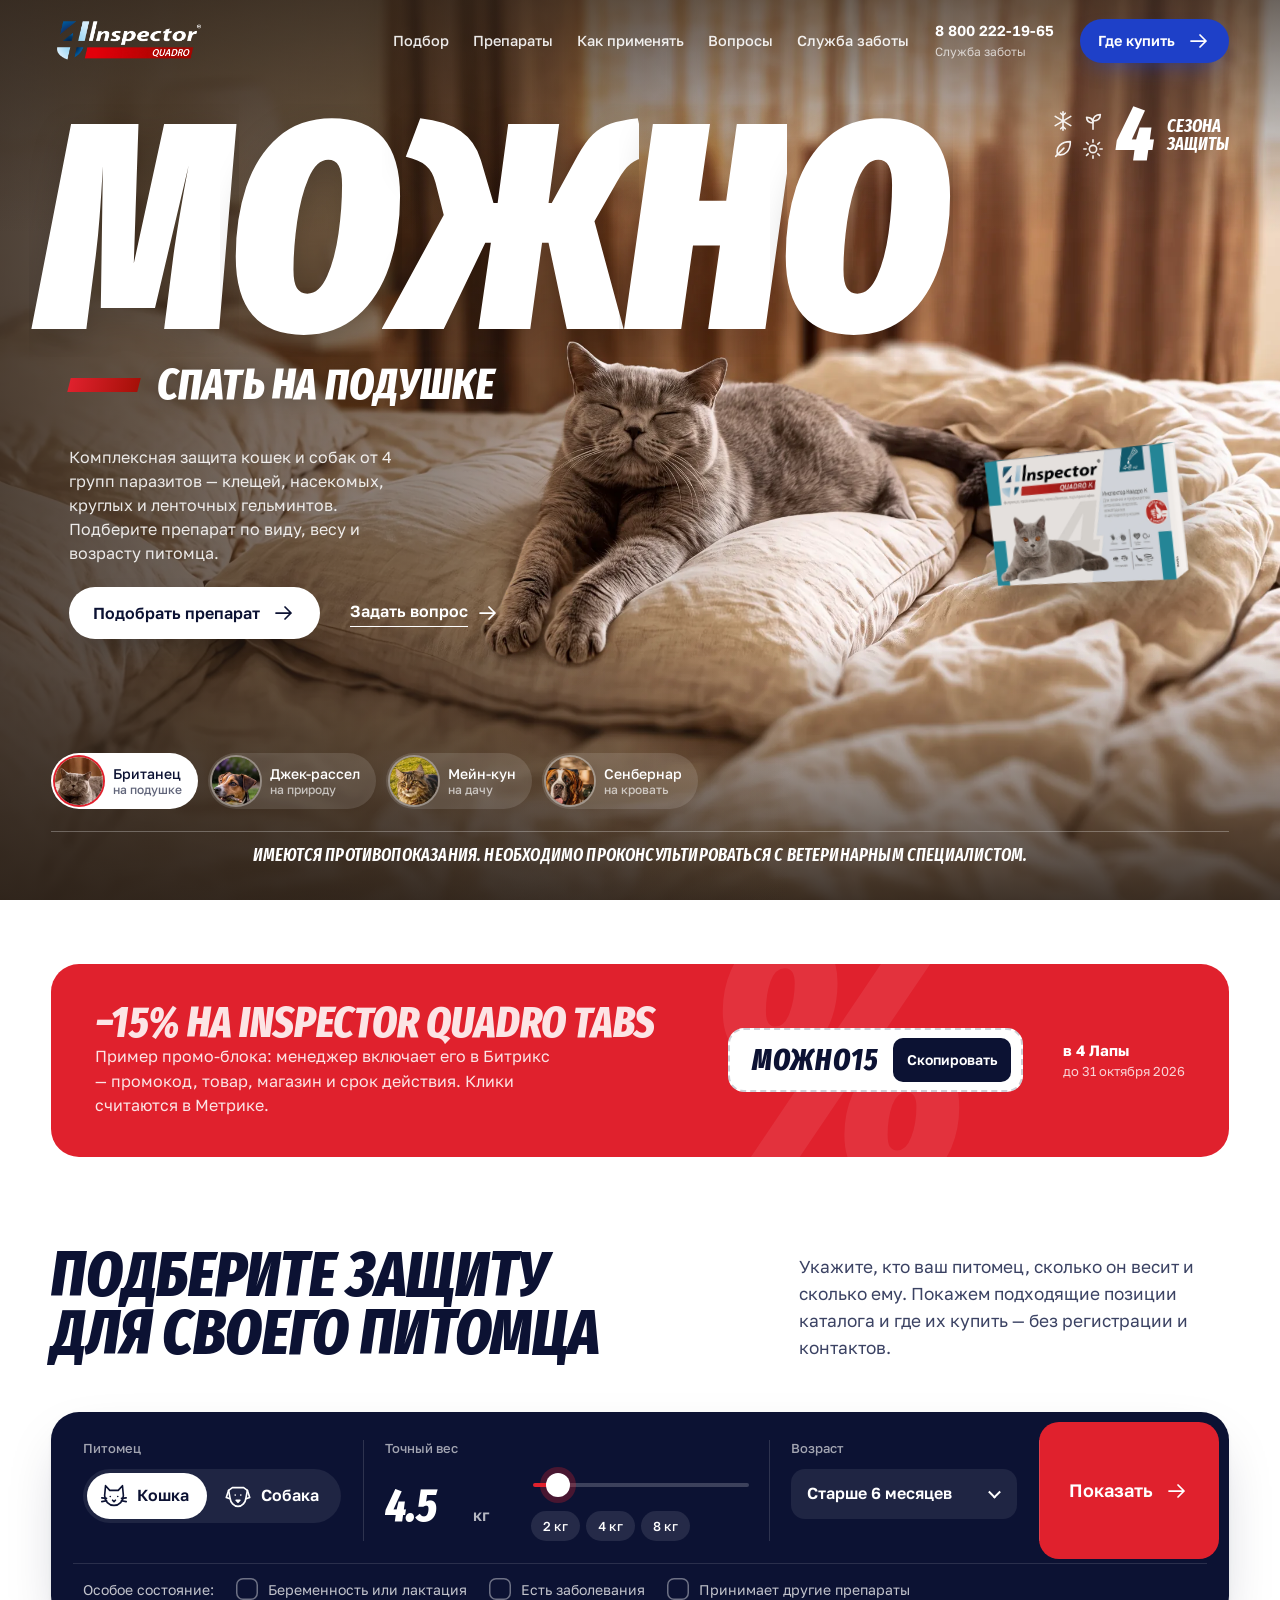
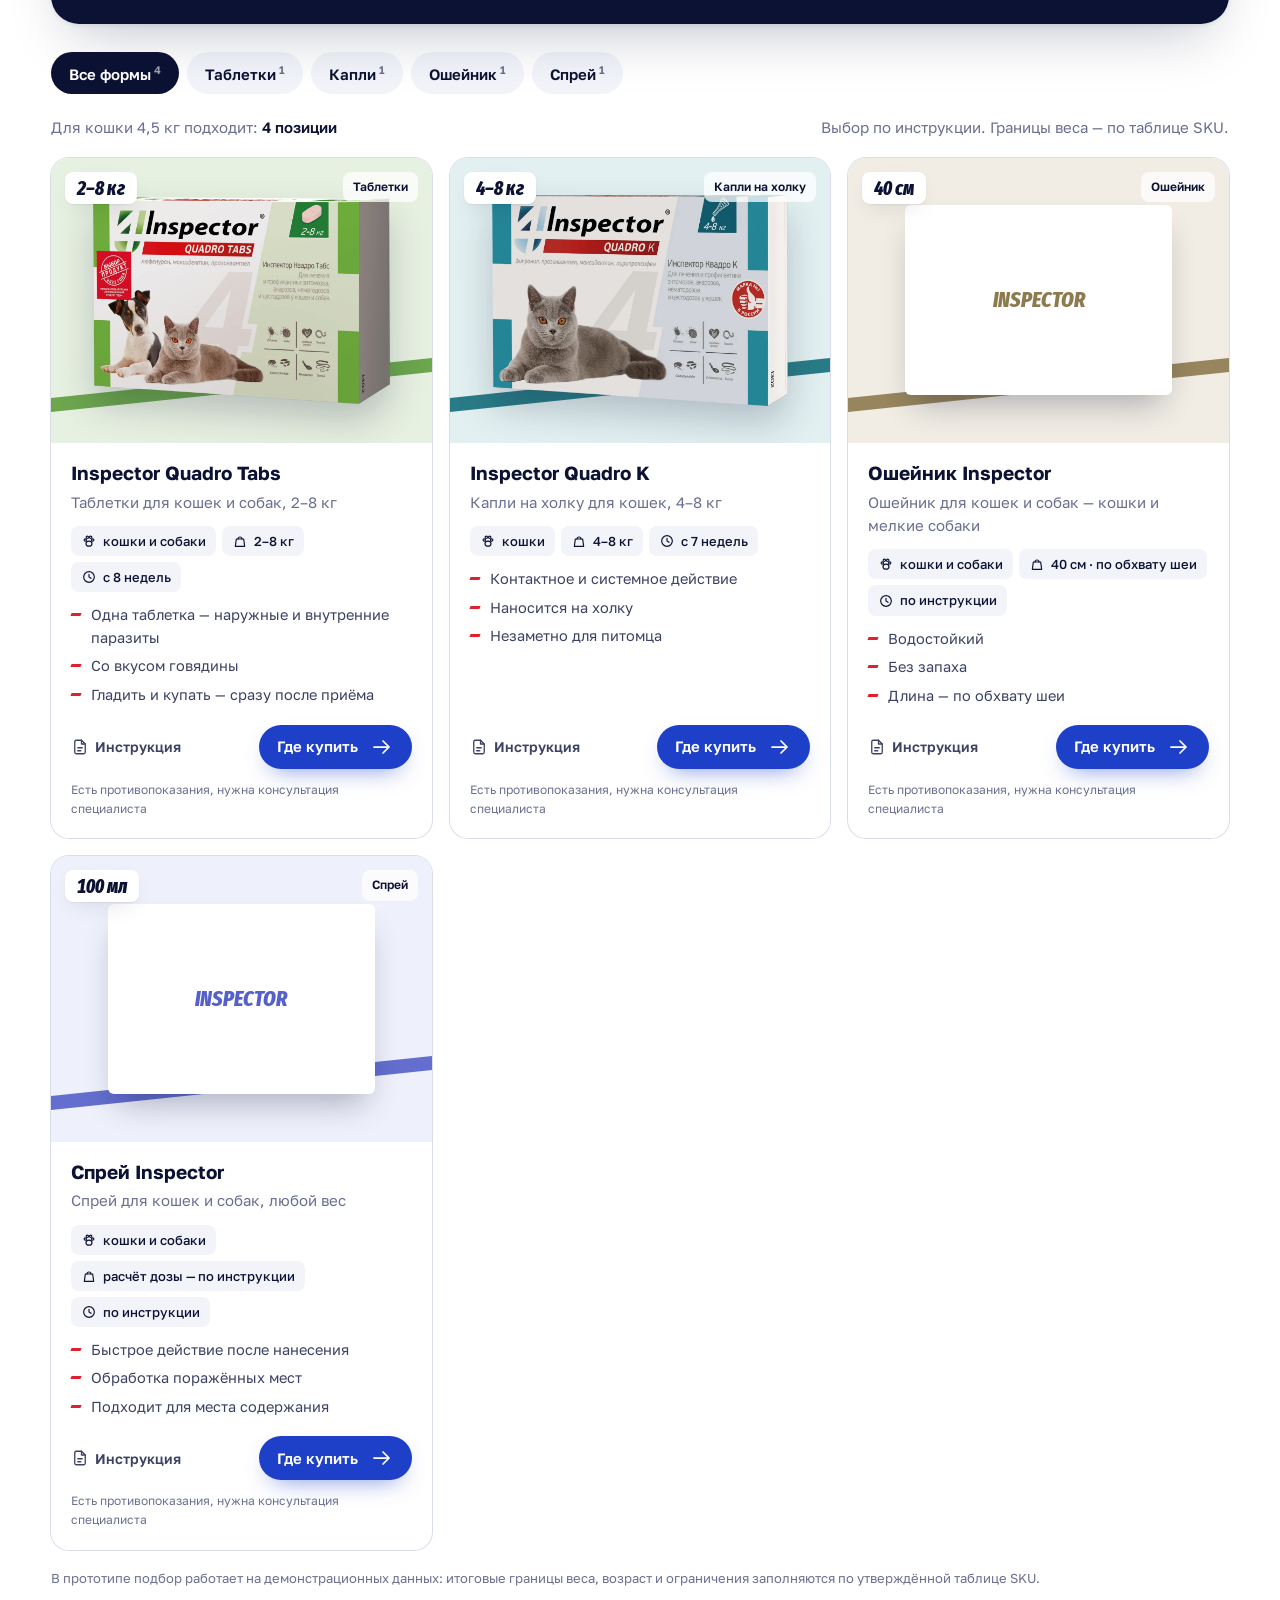
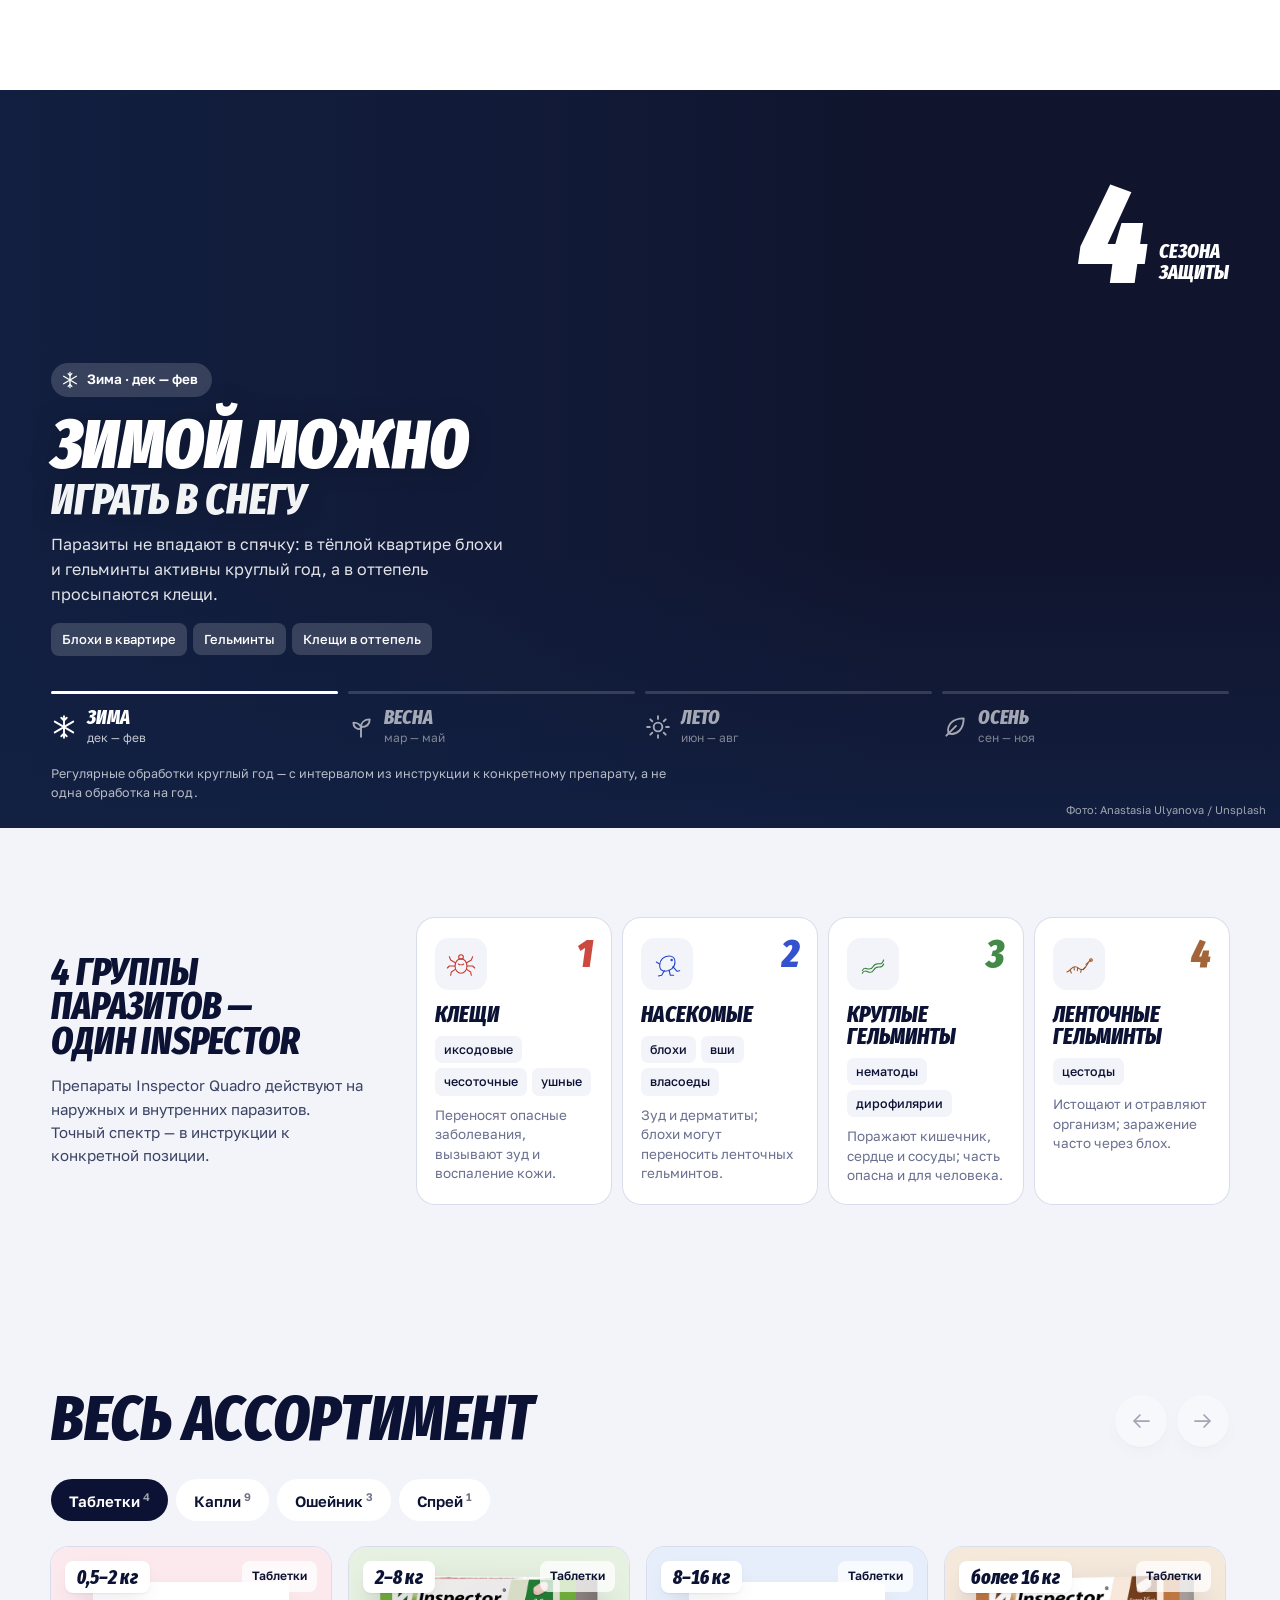
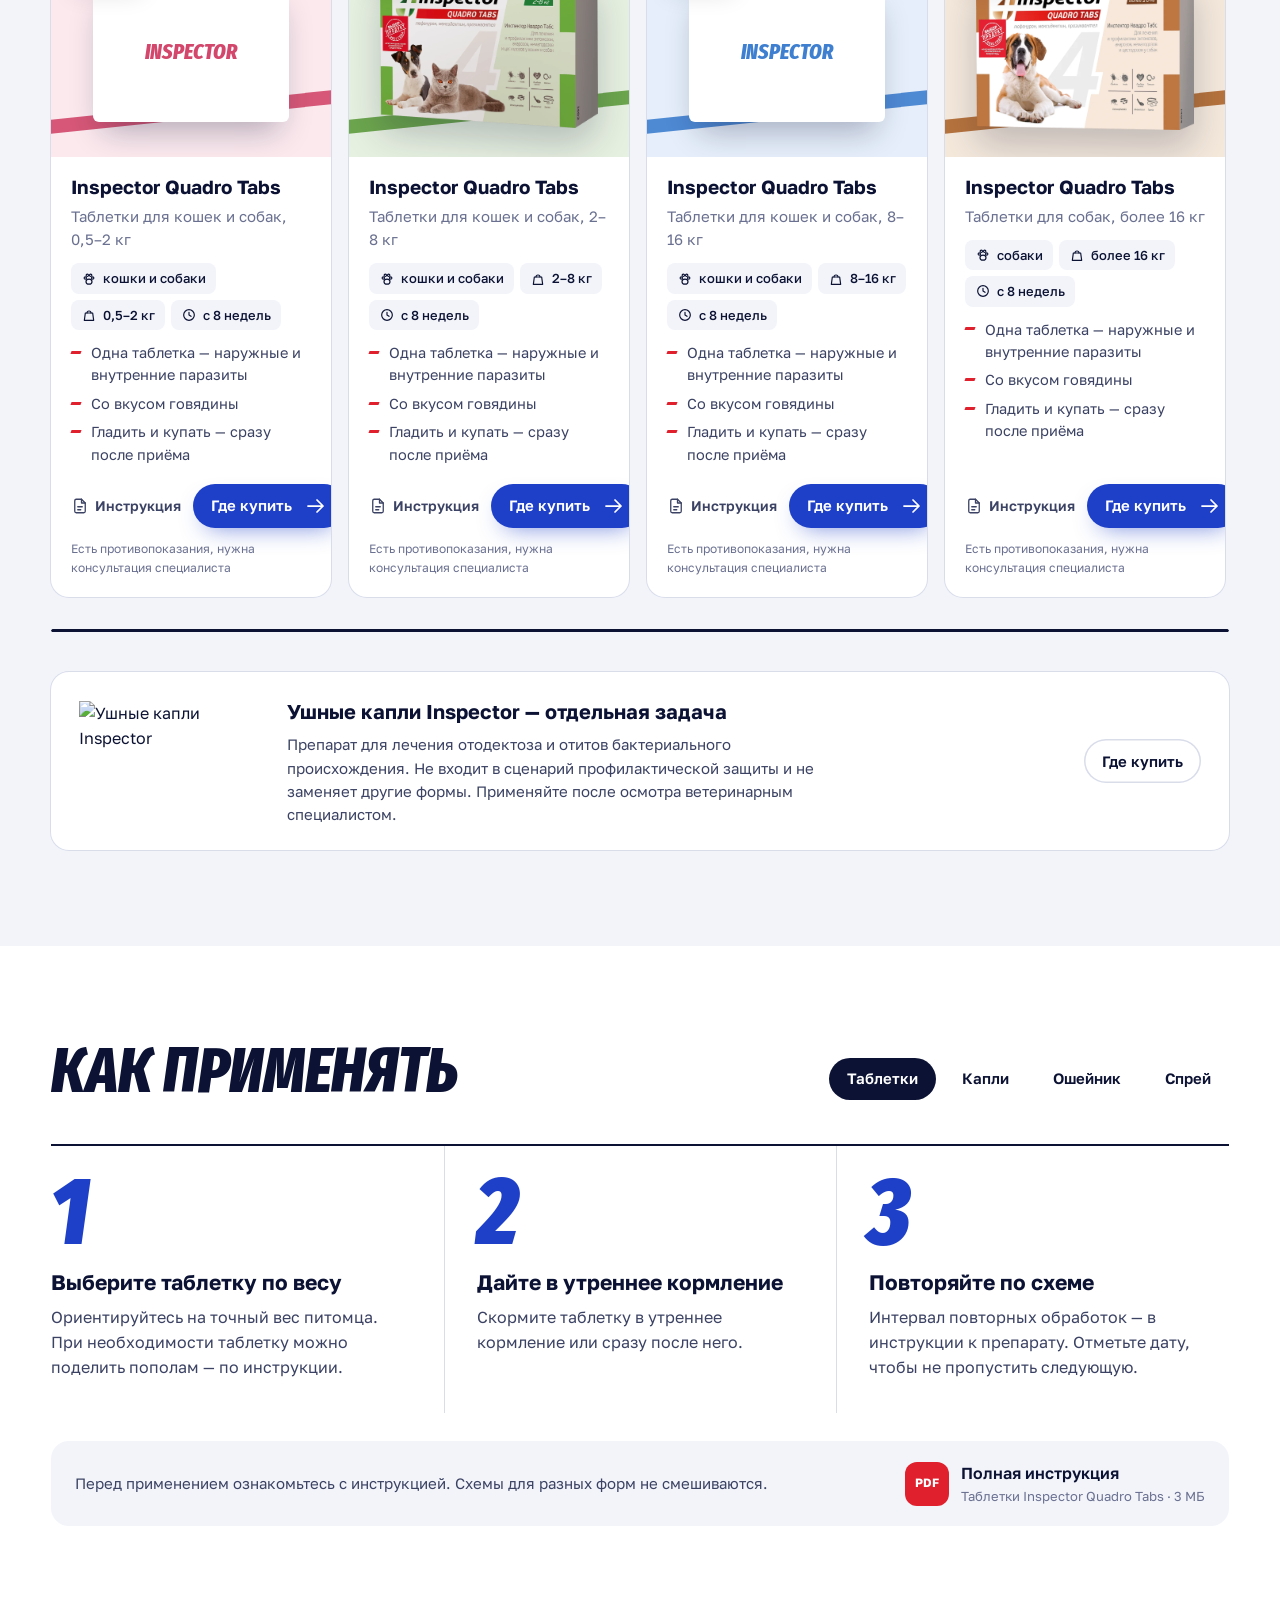
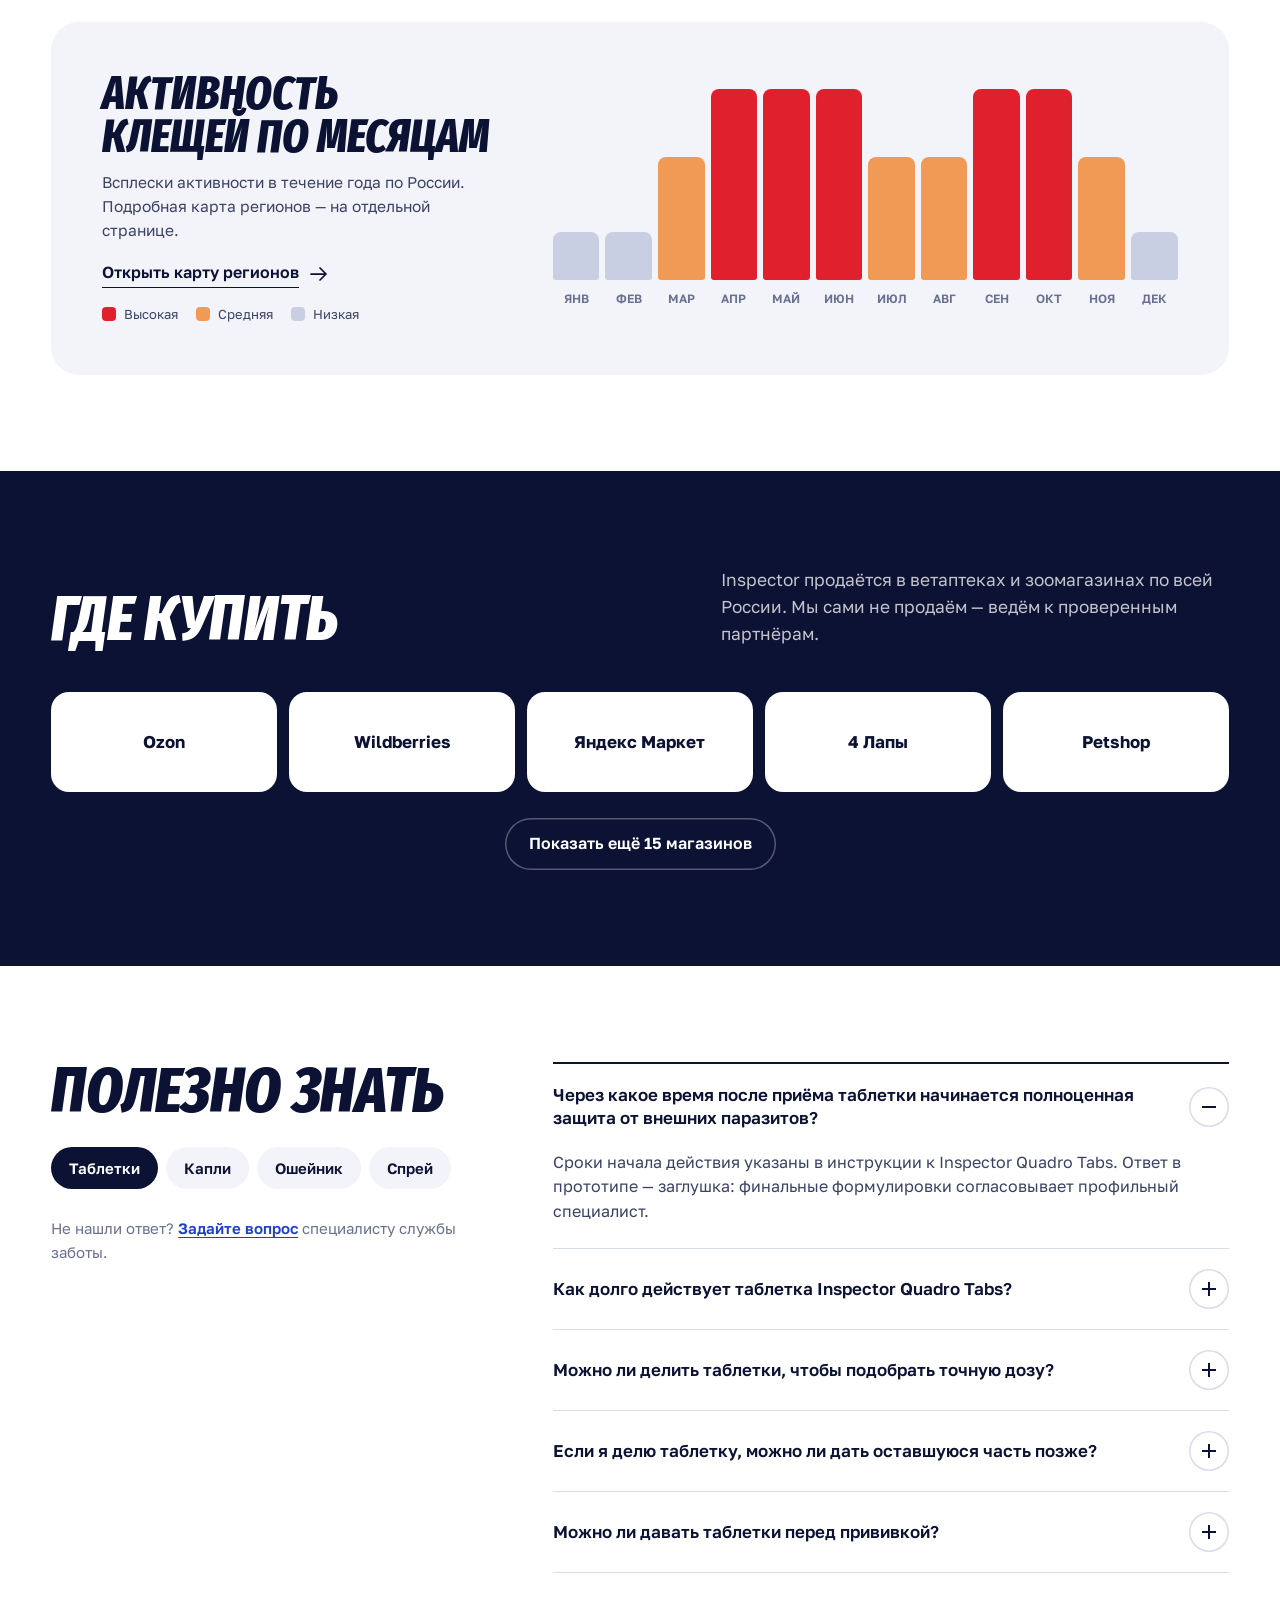
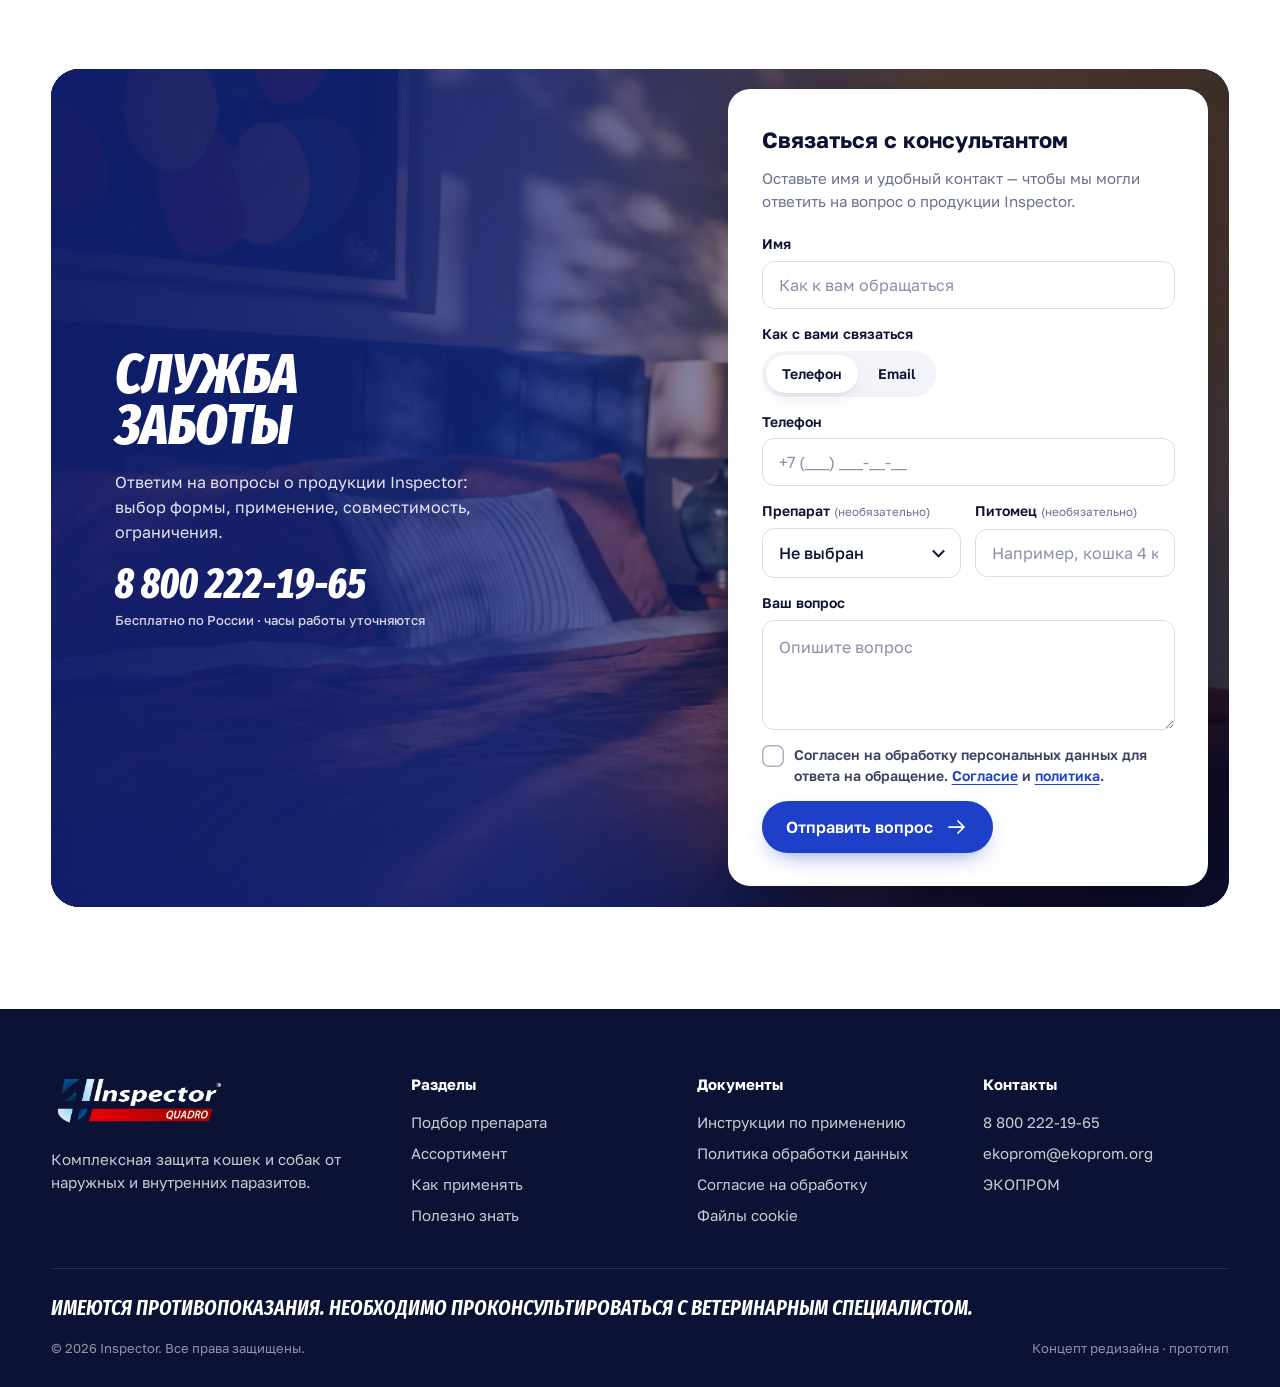
==== commit dd0ff0f1: "Hero: sync scene transitions, add centered thumbnails, remove campaign button" ====
--- a/index.html
+++ b/index.html
@@ -120,12 +120,11 @@
     <div>
       <div class="hero__foot">
         <div class="scenes" role="group" aria-label="Сюжеты кампании">
-          <button class="scene-btn" aria-pressed="true" data-scene="0"><img src="img/cat-british.webp" alt=""><span class="scene-btn__t">Британец<small>на подушке</small></span></button>
-          <button class="scene-btn" aria-pressed="false" data-scene="1"><img src="img/dog-jack-russell.webp" alt=""><span class="scene-btn__t">Джек-рассел<small>на природу</small></span></button>
-          <button class="scene-btn" aria-pressed="false" data-scene="2"><img src="img/cat-maine-coon.webp" alt=""><span class="scene-btn__t">Мейн-кун<small>на дачу</small></span></button>
-          <button class="scene-btn" aria-pressed="false" data-scene="3"><img src="img/dog-saint-bernard.webp" alt=""><span class="scene-btn__t">Сенбернар<small>на кровать</small></span></button>
-        </div>
-        <button class="hero__watch" data-open="gallery"><i><svg class="icon"><use href="#i-play"/></svg></i> Кампания «Можно»</button>
+          <button class="scene-btn" aria-pressed="true" data-scene="0"><img src="img/thumb-british.webp" alt="" width="96" height="96"><span class="scene-btn__t">Британец<small>на подушке</small></span></button>
+          <button class="scene-btn" aria-pressed="false" data-scene="1"><img src="img/thumb-jack.webp" alt="" width="96" height="96"><span class="scene-btn__t">Джек-рассел<small>на природу</small></span></button>
+          <button class="scene-btn" aria-pressed="false" data-scene="2"><img src="img/thumb-maine.webp" alt="" width="96" height="96"><span class="scene-btn__t">Мейн-кун<small>на дачу</small></span></button>
+          <button class="scene-btn" aria-pressed="false" data-scene="3"><img src="img/thumb-saint.webp" alt="" width="96" height="96"><span class="scene-btn__t">Сенбернар<small>на кровать</small></span></button>
+        </div>
       </div>
       <p class="disclaimer">Имеются противопоказания. Необходимо проконсультироваться с ветеринарным специалистом.</p>
     </div>
@@ -440,30 +439,6 @@
   </div>
 </div>
 
-<!-- Campaign gallery -->
-<div class="modal gallery" id="gallery" role="dialog" aria-modal="true" aria-label="Кампания «Можно»">
-  <div class="modal__bg" data-close></div>
-  <div class="modal__box">
-    <button class="modal__x" data-close aria-label="Закрыть"><svg class="icon"><use href="#i-close"/></svg></button>
-    <div class="gal">
-      <div class="gal__track" id="galTrack">
-        <div class="gal__slide"><img src="img/banner-british-pillow.webp" alt="Можно спать на подушке" loading="lazy"></div>
-        <div class="gal__slide"><img src="img/banner-jack-outdoor.webp" alt="Можно на природу" loading="lazy"></div>
-        <div class="gal__slide"><img src="img/banner-maine-outdoor.webp" alt="Можно на дачу" loading="lazy"></div>
-        <div class="gal__slide"><img src="img/banner-saint-bed.webp" alt="Можно на кровать" loading="lazy"></div>
-      </div>
-      <div class="gal__bar">
-        <div class="gal__dots" id="galDots"></div>
-        <span class="gal__cap" id="galCap">Ключевые визуалы кампании. Ролики 15 с — по клику, без автозвука.</span>
-        <div class="slider__nav" style="display:flex">
-          <button class="slider__btn" id="galPrev" aria-label="Назад"><svg class="icon"><use href="#i-arrow-l"/></svg></button>
-          <button class="slider__btn" id="galNext" aria-label="Вперёд"><svg class="icon"><use href="#i-arrow"/></svg></button>
-        </div>
-      </div>
-    </div>
-  </div>
-</div>
-
 <div class="toast" id="toast" role="status"></div>
 
 <script src="js/main.js"></script>
--- a/css/style.css
+++ b/css/style.css
@@ -199,7 +199,6 @@
   overflow: hidden;
   isolation: isolate;
   background: rgb(var(--shade));
-  transition: background-color .9s var(--ease-io);
 }
 .hero__media { position: absolute; inset: 0; z-index: 0; }
 .hero__bgs, .hero__layers { position: absolute; inset: 0; }
@@ -210,13 +209,11 @@
   opacity: 0;
 }
 .hero__bgs img.is-on, .hero__layers img.is-on { opacity: 1; }
-.hero__bgs img.is-enter, .hero__layers img.is-enter { opacity: 1; z-index: 2; animation: sceneIn 1s var(--ease-io) both; }
+.hero__bgs img.is-enter, .hero__layers img.is-enter { opacity: 1; z-index: 2; animation: sceneIn .75s cubic-bezier(.7, 0, .2, 1) both; }
 @keyframes sceneIn {
   from { clip-path: polygon(0 0, 0 0, -30% 100%, -30% 100%); }
   to { clip-path: polygon(0 0, 130% 0, 100% 100%, -30% 100%); }
 }
-.hero__bgs img.is-on { animation: kenburns 14s linear both; }
-.hero__layers img.is-on { animation: none; }
 @keyframes kenburns { from { transform: scale(1.06); } to { transform: scale(1); } }
 .hero__shade {
   position: absolute; inset: 0; z-index: 1;
@@ -224,7 +221,6 @@
     linear-gradient(180deg, rgba(var(--shade), .7) 0%, rgba(var(--shade), 0) 26%),
     linear-gradient(90deg, rgba(var(--shade), .82) 0%, rgba(var(--shade), .5) 34%, rgba(var(--shade), 0) 62%),
     linear-gradient(0deg, rgba(var(--shade), .9) 0%, rgba(var(--shade), 0) 30%);
-  transition: background .9s;
 }
 
 .hero__in {
@@ -254,7 +250,7 @@
 }
 .hero__word .ch { display: inline-block; clip-path: polygon(-5% -5%, 105% -5%, 105% 105%, -5% 105%); }
 .hero__word .ch > span { display: inline-block; }
-.hero.is-intro .hero__word .ch > span { animation: chIn 1s var(--ease-out) both; animation-delay: calc(var(--i) * 70ms + 120ms); }
+.hero.is-intro .hero__word .ch > span { animation: chIn .7s var(--ease-out) both; animation-delay: calc(var(--i) * 45ms + 60ms); }
 @keyframes chIn { from { transform: translate(-.2em, 110%) skewX(-12deg); } }
 
 .hero__slogan {
@@ -269,7 +265,7 @@
   letter-spacing: .005em;
 }
 .hero__slogan .slash { height: .32em; width: 1.6em; }
-.hero__slogan-text.is-in { animation: sloganIn .8s var(--ease-out) .35s both; }
+.hero__slogan-text.is-in { animation: sloganIn .6s var(--ease-out) .15s both; }
 @keyframes sloganIn { from { opacity: 0; transform: translateX(-24px); } }
 
 .hero__copy {
@@ -290,7 +286,7 @@
   transform-origin: bottom center;
 }
 .hero__pack img { width: 100%; filter: drop-shadow(0 26px 30px rgba(0, 0, 0, .35)); }
-.hero__pack.is-in img { animation: packIn 1s var(--ease-out) .45s both; }
+.hero__pack.is-in img { animation: packIn .7s var(--ease-out) .12s both; }
 @keyframes packIn { from { opacity: 0; transform: translate(40px, 20px) rotate(8deg); } }
 
 .hero__seasons {
@@ -317,7 +313,8 @@
   color: #fff; font-size: 14px; font-weight: 500;
   transition: background .3s var(--ease-out);
 }
-.scene-btn img { width: 48px; height: 48px; object-fit: cover; object-position: 50% 30%; border-radius: 50%; background: rgba(255,255,255,.2); }
+.scene-btn img { width: 48px; height: 48px; object-fit: cover; object-position: 50% 50%; border-radius: 50%; background: rgba(255,255,255,.2); box-shadow: 0 0 0 2px rgba(255,255,255,.35); transition: box-shadow .3s; }
+.scene-btn[aria-pressed="true"] img { box-shadow: 0 0 0 2px var(--red); }
 .scene-btn:hover { background: rgba(255, 255, 255, .22); }
 .scene-btn[aria-pressed="true"] { background: #fff; color: var(--ink); }
 .scene-btn__t { text-align: left; line-height: 1.15; }
